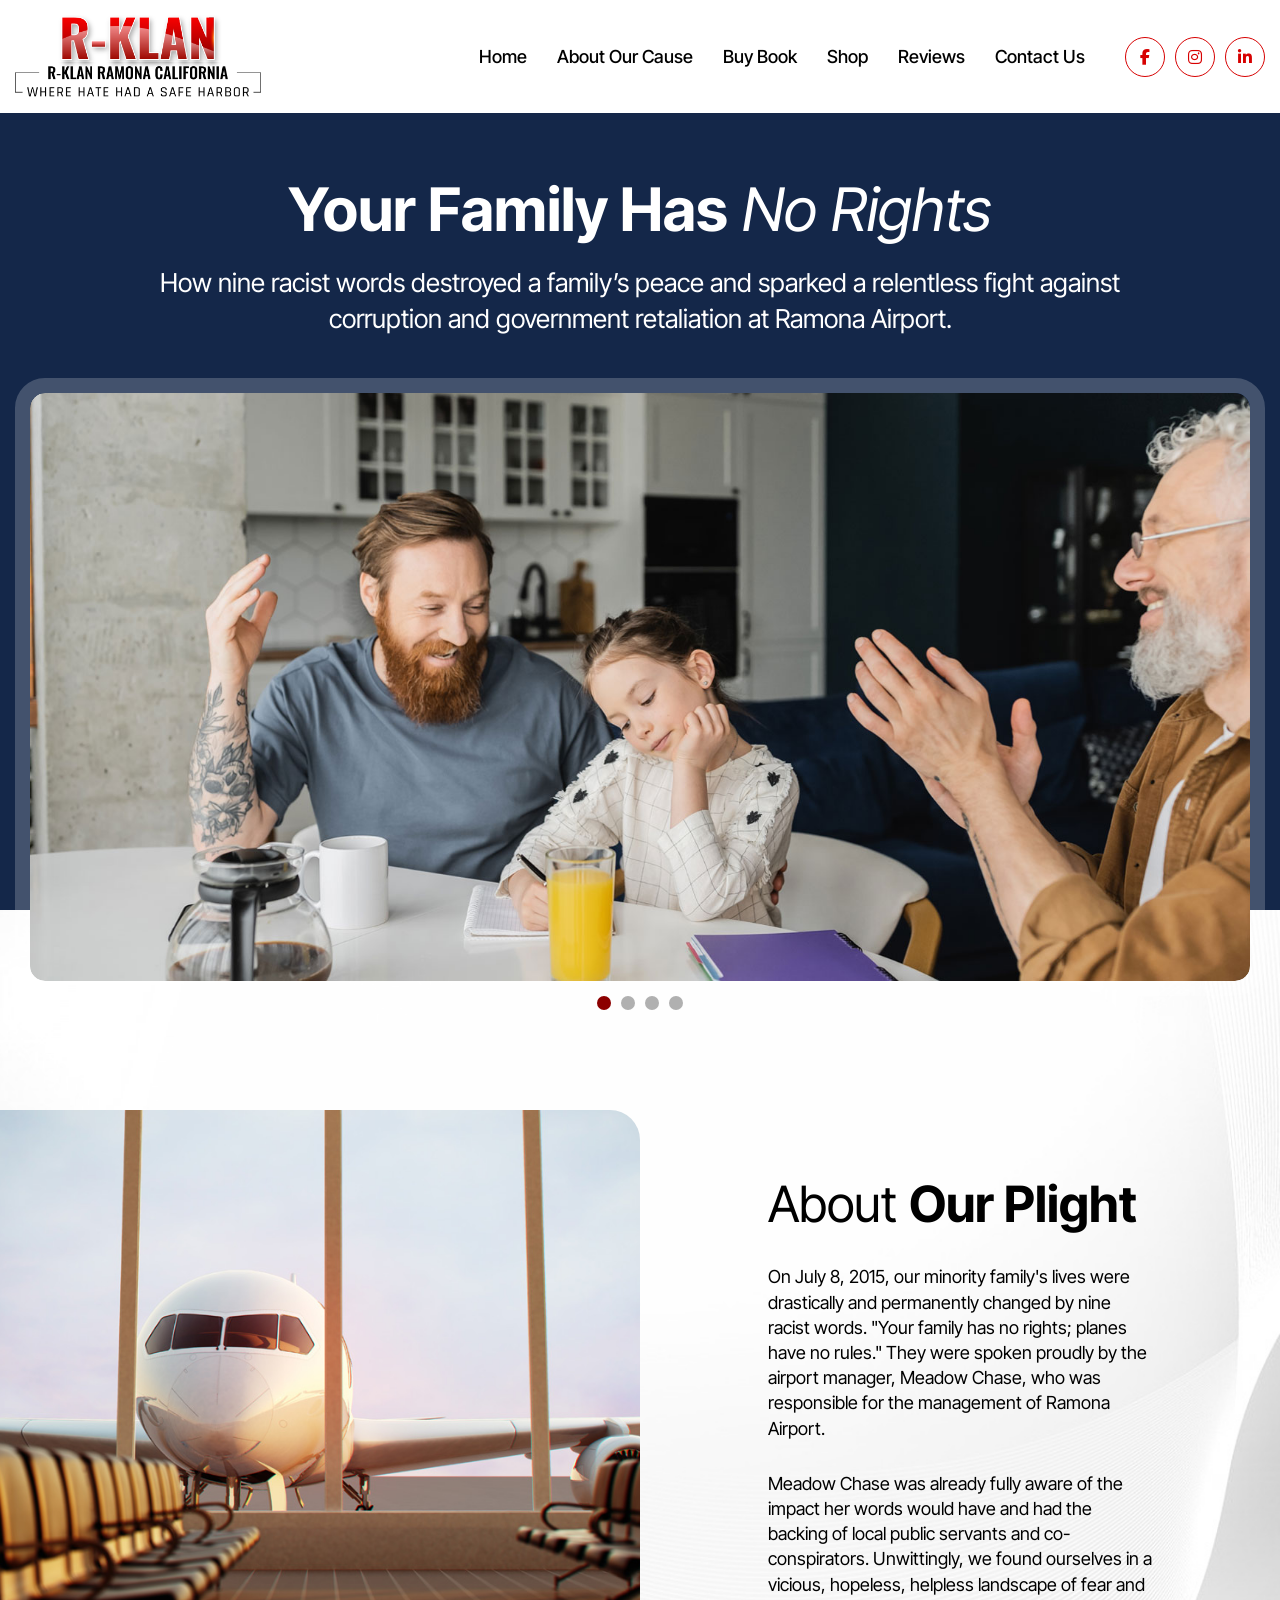
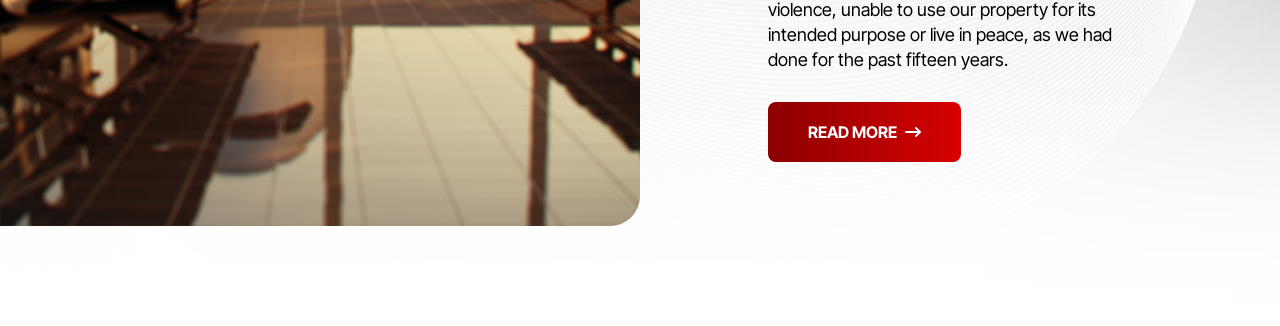
==== index.html @ f5cfc854 "1" ====
<!doctype html>
<html lang="en">

<head>
  <meta charset="UTF-8" />
  <meta name="viewport" content="width=device-width, initial-scale=1.0" />
  <title>R-Klan</title>
  <link rel="stylesheet" href="css/style.css" />
  <link rel="stylesheet" href="css/responsive.css" />
  <link rel="stylesheet" href="https://cdnjs.cloudflare.com/ajax/libs/font-awesome/6.7.2/css/all.min.css" />
  
  <script src="js/components.js" defer></script>
  <script src="js/script.js" defer></script>
  <!-- If you prefer to keep your script links in the <head>, add the word defer. This tells the browser to wait until the HTML is fully loaded before running the script. -->
</head>

<body>

  <!------------------------------------------------- Header ------------------------------------------------->
  <site-header></site-header>
  <!------------------------------------------------- Header ------------------------------------------------->

  <!------------------------------------------------- Your Family ------------------------------------------------->
  <section id="yourFamily" class="your-family"> 
    <div class="container">
      <div class="row">
        <h1><b>Your Family Has</b> <em>No Rights</em></h1>
        <p>How nine racist words destroyed a family’s peace and sparked a relentless fight against corruption and government retaliation at Ramona Airport.</p>
      </div>
      <div class="row slider-row">
        <figure class="hero-slides">
          <img class="slide active-slide" src="images/hero-slide1.jpg" alt="Hero Banner image 1">
          <img class="slide" src="images/hero-slide2.jpg" alt="Hero Banner image 2">
          <img class="slide" src="images/hero-slide3.jpg" alt="Hero Banner image 3">
          <img class="slide" src="images/hero-slide4.jpg" alt="Hero Banner image 4">
        </figure>

        <!-- Red and Gray Pagination Dots -->
        <div class="slider-dots">
          <span class="dot active-dot" onclick="currentSlide(1)"></span>
          <span class="dot" onclick="currentSlide(2)"></span>
          <span class="dot" onclick="currentSlide(3)"></span>
          <span class="dot" onclick="currentSlide(4)"></span>
        </div>
      </div>
    </div>
  </section>
  <!------------------------------------------------- Your Family ------------------------------------------------->

  <!------------------------------------------------- About ------------------------------------------------->
  <section id="about" class="about-plight">
    <div class="row">
      <div class="col-img">
      </div>
      <div class="contents">
        <h2>About <b>Our Plight</b></h2>
        <p>On July 8, 2015, our minority family's lives were drastically and permanently changed by nine racist words. "Your family has no rights; planes have no rules." They were spoken proudly by the airport manager, Meadow Chase, who was responsible for the management of Ramona Airport.</p>
        <p>Meadow Chase was already fully aware of the impact her words would have and had the backing of local public servants and co-conspirators. Unwittingly, we found ourselves in a vicious, hopeless, helpless landscape of fear and violence, unable to use our property for its intended purpose or live in peace, as we had done for the past fifteen years.</p>
        <div class="r-klan-btn">
          <a href="#">Read More</a>
        </div>
      </div>
    </div>
  </section>
  <!------------------------------------------------- About ------------------------------------------------->

  <!------------------------------------------------- Footer ------------------------------------------------->
  <!------------------------------------------------- Footer ------------------------------------------------->
  
</body>

</html>
---- css/style.css ----
@import url('https://fonts.googleapis.com/css2?family=Inter+Tight:ital,wght@0,100..900;1,100..900&display=swap');

* {
    padding: 0;
    margin: 0;
    box-sizing: border-box;
}
:root {
    --light-red: #d70101;
    --dark-red: #8c0000;
    --color-white: #ffffff;
    --color-black: #000000;
    --dark-blue: #142749;
}
h1, h2, h3, h4, h5, h6, p, a, li, i {
    font-family: "Inter Tight", sans-serif;
    transition: 0.4s all;
    font-weight: 400;
}
h1 {
    font-size: 60px;
    line-height: 1.2em;
}
h2 {
    font-size: 50px;
    line-height: 1.2em;
}
p {
    font-size: 18px;
    line-height: 1.4em;
}
a {
    color: var(--light-red);
    cursor: pointer;
    text-decoration: none;
    transition: 0.4s all;
}
img {
    width: 100%;
}
ul li {
    font-size: 18px;
}
figure {
    line-height: 0;
}
.container {
    width: 100%;
    max-width: 1280px;
}
.row {
    width: 100%;
}
.r-klan-btn a {
    display: inline-block;
    background: var(--dark-red);
    background: linear-gradient(90deg,var(--dark-red) 0%, var(--light-red) 100%);
    padding: 20px 40px;
    color: var(--color-white);
    text-transform: uppercase;
    border-radius: 8px;
    font-weight: 700;
    &:hover {
        background: linear-gradient(90deg,var(--light-red) 0%, var(--dark-red) 100%);
    }
}
.r-klan-btn a:after {
    content: "\f178";
    font-family: "Font Awesome 6 Free";
    font-weight: 900;
    padding-left: 8px;
}
/* ------------------------------------------------- Header ------------------------------------------------- */
.r-klan-header {
    display: flex;
    justify-content: center;
    padding: 15px;
    position: relative;
}
.r-klan-header .row {
    display: flex;
    align-items: center;
    column-gap: 20px;
}
.r-klan-header .row .logo-col {
    width: 20%;
}
.r-klan-header .row .desktop-nav {
    width: 80%;
}
.r-klan-header .nav-col {
    display: flex;
    align-items: center;
    justify-content: flex-end;
    column-gap: 40px;
}
.r-klan-header .header-nav ul {
    list-style: none;
    display: flex;
    column-gap: 30px;
}
.r-klan-header .header-nav ul li a {
    color: var(--color-black);
    text-decoration: none;
    font-weight: 500;
    &:hover {
        color: var(--light-red);
    }
}
.r-klan-header .header-sm-icons {
    display: flex;
    column-gap: 10px;
}
.r-klan-header .header-sm-icons i {
    color: var(--light-red);
    border: 1px solid var(--light-red);
    border-radius: 50%;
    aspect-ratio: 1 / 1;
    height: 40px;
    width: 40px;
    display: flex;
    justify-content: center;
    align-items: center;
    &:hover {
        background-color: var(--light-red);
        color: var(--color-white);
    }
}
.mobile-nav, 
.nav-toggle {
    display: none; 
}
/* ------------------------------------------------- Header ------------------------------------------------- */

/* ------------------------------------------------- Your Family ------------------------------------------------- */
.your-family {
    display: flex;
    justify-content: center;
    background-color: var(--dark-blue);
    padding: 60px 15px 0px;
}
.your-family h1, .your-family p{
    color: var(--color-white);
    text-align: center;
} 
.your-family p {
    font-size: 26px;
}
.your-family .container {
    display: grid;
    row-gap: 40px;
}
.your-family .container .row:first-child {
    max-width: 1024px;
    display: grid;
    row-gap: 20px;
}
.your-family .row {
    justify-self: center;
}
.your-family .hero-slides {
    border-radius: 30px;
    border: 15px solid rgba(255, 255, 255, 0.2);
    cursor: grab; 
    cursor: -webkit-grab;
}
.your-family .hero-slides img {
    border-radius: 15px;
}

.your-family .slider-row {
    margin-bottom: -100px;
}

/* Ensure sliding images stay inside your custom border */
.your-family .hero-slides {
    position: relative;
    overflow: hidden; 
}

/* Hide all slides by default */
.your-family .hero-slides img.slide {
    display: none;
    width: 100%; 
}

/* Slide in from the RIGHT (Next) */
.your-family .hero-slides img.active-slide-next {
    display: block;
    animation: slideInRight 0.5s ease-out forwards; 
}

/* Slide in from the LEFT (Previous) */
.your-family .hero-slides img.active-slide-prev {
    display: block;
    animation: slideInLeft 0.5s ease-out forwards; 
}

.your-family .hero-slides.active-drag {
    cursor: grabbing !important;
    cursor: -webkit-grabbing !important;
}

/* Styling the Pagination Dots */
.slider-dots {
    display: flex;
    justify-content: center;
    column-gap: 10px;
}

.slider-dots .dot {
    cursor: pointer;
    height: 14px;
    width: 14px;
    background-color: #b0b0b0; 
    border-radius: 50%;
    display: inline-block;
    transition: background-color 0.3s ease;
}

/* Dark red for active/hovered dots */
.slider-dots .dot.active-dot, .slider-dots .dot:hover {
    background-color: var(--dark-red); 
}

/* ANIMATION: DIRECTIONAL SLIDE */

@keyframes slideInRight {
    0% { 
        transform: translateX(100%); 
    } 
    100% { 
        transform: translateX(0); 
    }
}

@keyframes slideInLeft {
    0% { 
        transform: translateX(-100%); 
    } 
    100% { 
        transform: translateX(0); 
    }
}
/* ------------------------------------------------- Your Family ------------------------------------------------- */

/* ------------------------------------------------- About ------------------------------------------------- */
.about-plight {
    display: flex;
    justify-content: center;
    padding: 200px 0px 100px;
    background-image: url('../images/home-about-bg.jpg');
    background-size: cover;
    background-position: center right;
}
.about-plight .row {
    display: flex;
    justify-content: center;
}
.about-plight .col-img, .about-plight .contents {
    width: 50%;
}
.about-plight .col-img {
    min-height: 80vh;
    background-image: url('../images/airplane-img.jpg');
    background-size: cover;
    background-position: center center;
    border-radius: 0 30px 30px 0;
}
.about-plight .contents {
    padding: 5% 10%;
    display: flex;
    flex-direction: column;
    row-gap: 30px;
    justify-content: center;
}
/* ------------------------------------------------- About ------------------------------------------------- */
---- css/responsive.css ----
@media (max-width: 1440px) {

  /* ------------------------------------------------- About ------------------------------------------------- */
  .about-plight .col-img {
    min-height: 100%;
  }

  /* ------------------------------------------------- About ------------------------------------------------- */
}

@media (max-width: 1199px) {

  /* ------------------------------------------------- Header ------------------------------------------------- */
  .header-nav ul li {
    font-size: 16px;
  }

  /* ------------------------------------------------- Header ------------------------------------------------- */
}

@media(max-width: 1024px) {

  p,
  ul li {
    font-size: 16px;
  }

  h1 {
    font-size: 40px;
  }

  h2 {
    font-size: 40px;
  }

  /* ------------------------------------------------- Header ------------------------------------------------- */
  .r-klan-header .row .logo-col {
    width: 60%;
  }

  .r-klan-header .logo-col .r-klan-logo img {
    max-width: 200px;
  }

  .desktop-nav {
    display: none;
    /* Hide desktop nav */
  }

  .nav-toggle {
    display: block;
    /* Show hamburger button */
    position: absolute;
    right: 15px;
    padding: 10px;
    background-color: var(--light-red);
    border: 2px solid var(--color-black);
    cursor: pointer;
  }

  .nav-toggle i {
    color: var(--color-white);
    font-size: 16px;
  }

  .mobile-nav {
    display: none;
    /* Hidden by default */
    position: absolute;
    background-color: var(--color-black);
    width: 100%;
    left: 0px;
    top: 90px;
    padding-bottom: 20px;
    z-index: 99;
  }

  /* Class added by JS to show the dropdown */
  .mobile-nav.active {
    display: block;
  }

  .mobile-nav .header-nav {
    width: 100%;
  }

  .mobile-nav .header-nav ul {
    flex-direction: column;
  }

  .mobile-nav .header-nav ul li {
    border-bottom: 1px solid var(--color-white);
    width: 100%;
  }

  .mobile-nav .header-nav ul li a {
    display: block;
    color: var(--color-white);
    padding: 15px;

    &:hover {
      background-color: var(--dark-red);
      color: var(--color-white);
    }
  }

  .mobile-nav .nav-col {
    flex-direction: column;
    align-items: flex-start;
    row-gap: 20px;
  }

  .mobile-nav .header-sm-icons {
    padding-left: 15px;
  }

  /* ------------------------------------------------- Header ------------------------------------------------- */

  /* ------------------------------------------------- Your Family ------------------------------------------------- */
  .your-family {
    padding: 30px 15px 0px;
  }

  .your-family .container {
    row-gap: 30px;
  }

  .your-family p {
    font-size: 18px;
  }

  /* ------------------------------------------------- Your Family ------------------------------------------------- */

  /* ------------------------------------------------- About ------------------------------------------------- */
  .about-plight {
    padding: 150px 0px 60px;
  }
  .about-plight .contents {
    padding: 60px 40px;
  }
  /* ------------------------------------------------- About ------------------------------------------------- */
}

@media(max-width: 768px) {
  h1 {
    font-size: 34px;
  }

  h2 {
    font-size: 30px;
  }

  /* ------------------------------------------------- About ------------------------------------------------- */
  
  .about-plight .row {
    display: inline-block;
    padding-right: 15px;
  }
  .about-plight .col-img,
  .about-plight .contents {
    width: 100%;
  }
  .about-plight .col-img {
    min-height: 500px;
  }
  .about-plight .contents {
    padding: 60px 0px 0px 15px;
  }

  /* ------------------------------------------------- About ------------------------------------------------- */
}
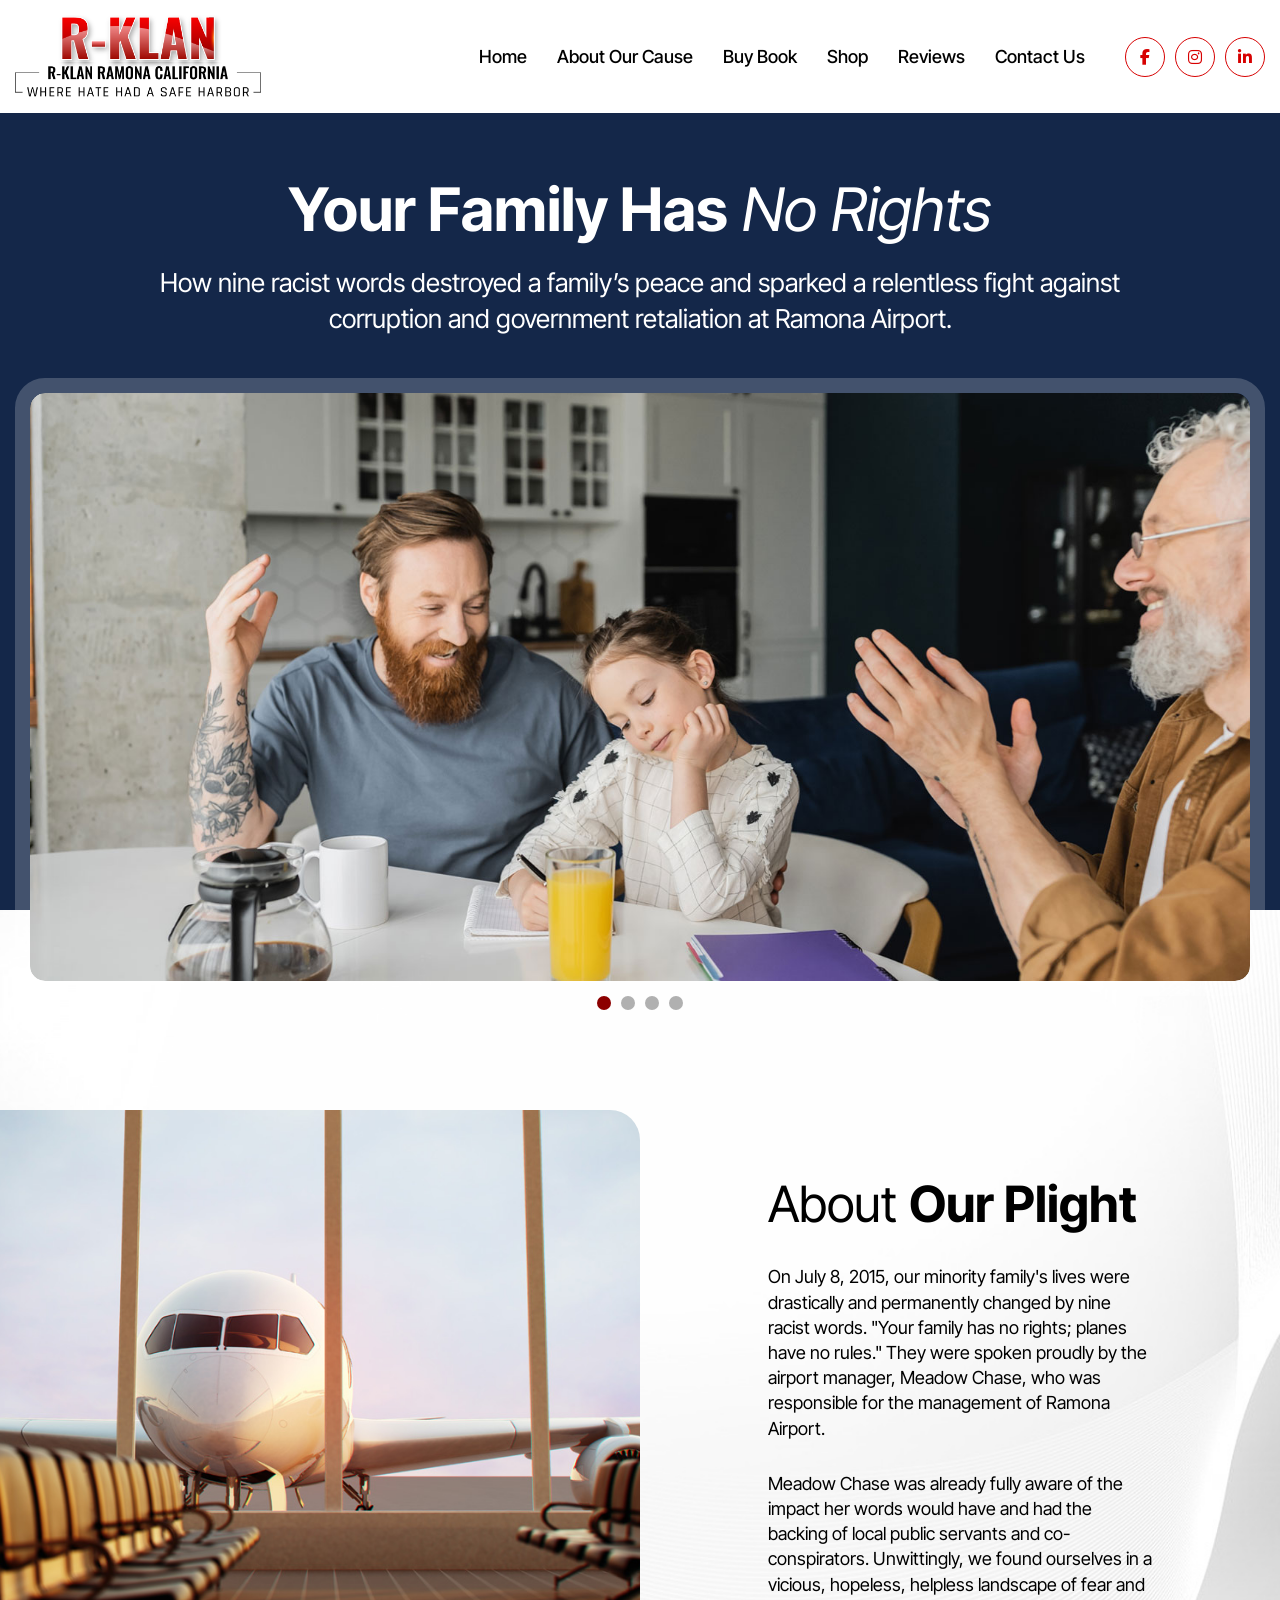
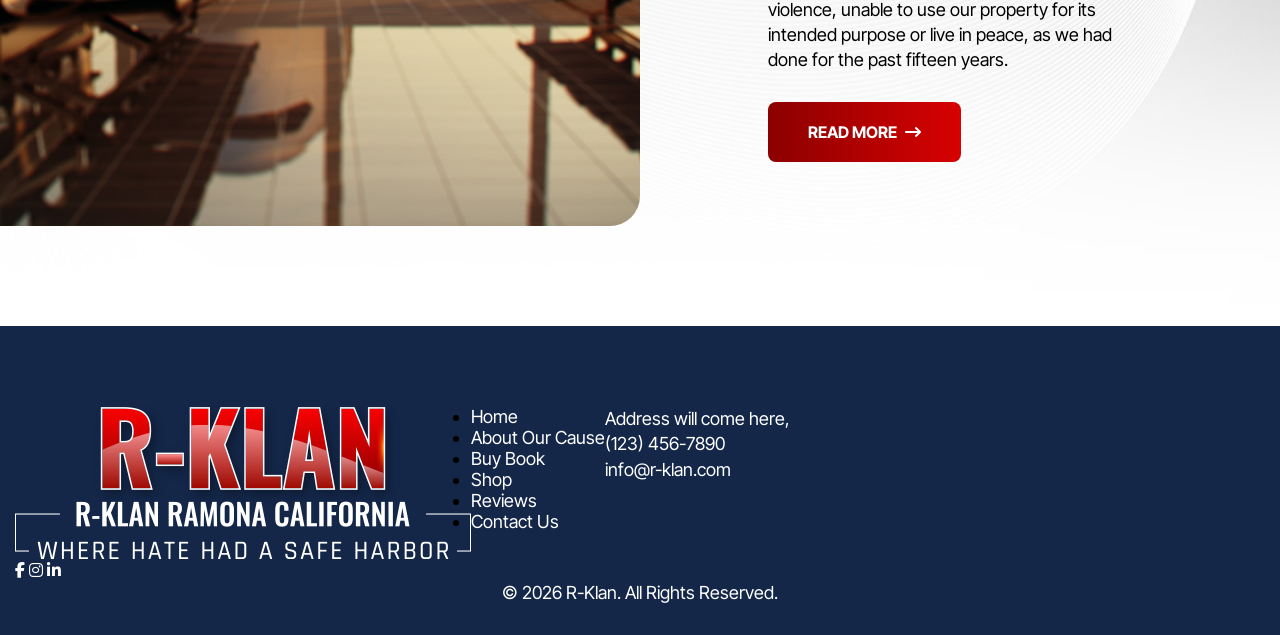
==== commit 4da8b86f: "2 2" ====
--- a/index.html
+++ b/index.html
@@ -1,72 +1,141 @@
 <!doctype html>
 <html lang="en">
+  <head>
+    <meta charset="UTF-8" />
+    <meta name="viewport" content="width=device-width, initial-scale=1.0" />
+    <title>R-Klan</title>
+    <link rel="stylesheet" href="css/style.css" />
+    <link rel="stylesheet" href="css/responsive.css" />
+    <link
+      rel="stylesheet"
+      href="https://cdnjs.cloudflare.com/ajax/libs/font-awesome/6.7.2/css/all.min.css"
+    />
 
-<head>
-  <meta charset="UTF-8" />
-  <meta name="viewport" content="width=device-width, initial-scale=1.0" />
-  <title>R-Klan</title>
-  <link rel="stylesheet" href="css/style.css" />
-  <link rel="stylesheet" href="css/responsive.css" />
-  <link rel="stylesheet" href="https://cdnjs.cloudflare.com/ajax/libs/font-awesome/6.7.2/css/all.min.css" />
-  
-  <script src="js/components.js" defer></script>
-  <script src="js/script.js" defer></script>
-  <!-- If you prefer to keep your script links in the <head>, add the word defer. This tells the browser to wait until the HTML is fully loaded before running the script. -->
-</head>
+    <script src="js/components.js" defer></script>
+    <script src="js/script.js" defer></script>
+    <!-- If you prefer to keep your script links in the <head>, add the word defer. This tells the browser to wait until the HTML is fully loaded before running the script. -->
+  </head>
 
-<body>
+  <body>
+    <!------------------------------------------------- Header ------------------------------------------------->
+    <site-header></site-header>
+    <!------------------------------------------------- Header ------------------------------------------------->
 
-  <!------------------------------------------------- Header ------------------------------------------------->
-  <site-header></site-header>
-  <!------------------------------------------------- Header ------------------------------------------------->
+    <!------------------------------------------------- Your Family ------------------------------------------------->
+    <section id="yourFamily" class="your-family">
+      <div class="container">
+        <div class="row">
+          <h1><b>Your Family Has</b> <em>No Rights</em></h1>
+          <p>
+            How nine racist words destroyed a family’s peace and sparked a
+            relentless fight against corruption and government retaliation at
+            Ramona Airport.
+          </p>
+        </div>
+        <div class="row slider-row">
+          <figure class="hero-slides">
+            <img
+              class="slide active-slide"
+              src="images/hero-slide1.jpg"
+              alt="Hero Banner image 1"
+            />
+            <img
+              class="slide"
+              src="images/hero-slide2.jpg"
+              alt="Hero Banner image 2"
+            />
+            <img
+              class="slide"
+              src="images/hero-slide3.jpg"
+              alt="Hero Banner image 3"
+            />
+            <img
+              class="slide"
+              src="images/hero-slide4.jpg"
+              alt="Hero Banner image 4"
+            />
+          </figure>
 
-  <!------------------------------------------------- Your Family ------------------------------------------------->
-  <section id="yourFamily" class="your-family"> 
-    <div class="container">
-      <div class="row">
-        <h1><b>Your Family Has</b> <em>No Rights</em></h1>
-        <p>How nine racist words destroyed a family’s peace and sparked a relentless fight against corruption and government retaliation at Ramona Airport.</p>
-      </div>
-      <div class="row slider-row">
-        <figure class="hero-slides">
-          <img class="slide active-slide" src="images/hero-slide1.jpg" alt="Hero Banner image 1">
-          <img class="slide" src="images/hero-slide2.jpg" alt="Hero Banner image 2">
-          <img class="slide" src="images/hero-slide3.jpg" alt="Hero Banner image 3">
-          <img class="slide" src="images/hero-slide4.jpg" alt="Hero Banner image 4">
-        </figure>
-
-        <!-- Red and Gray Pagination Dots -->
-        <div class="slider-dots">
-          <span class="dot active-dot" onclick="currentSlide(1)"></span>
-          <span class="dot" onclick="currentSlide(2)"></span>
-          <span class="dot" onclick="currentSlide(3)"></span>
-          <span class="dot" onclick="currentSlide(4)"></span>
+          <!-- Red and Gray Pagination Dots -->
+          <div class="slider-dots">
+            <span class="dot active-dot" onclick="currentSlide(1)"></span>
+            <span class="dot" onclick="currentSlide(2)"></span>
+            <span class="dot" onclick="currentSlide(3)"></span>
+            <span class="dot" onclick="currentSlide(4)"></span>
+          </div>
         </div>
       </div>
-    </div>
-  </section>
-  <!------------------------------------------------- Your Family ------------------------------------------------->
+    </section>
+    <!------------------------------------------------- Your Family ------------------------------------------------->
 
-  <!------------------------------------------------- About ------------------------------------------------->
-  <section id="about" class="about-plight">
-    <div class="row">
-      <div class="col-img">
-      </div>
-      <div class="contents">
-        <h2>About <b>Our Plight</b></h2>
-        <p>On July 8, 2015, our minority family's lives were drastically and permanently changed by nine racist words. "Your family has no rights; planes have no rules." They were spoken proudly by the airport manager, Meadow Chase, who was responsible for the management of Ramona Airport.</p>
-        <p>Meadow Chase was already fully aware of the impact her words would have and had the backing of local public servants and co-conspirators. Unwittingly, we found ourselves in a vicious, hopeless, helpless landscape of fear and violence, unable to use our property for its intended purpose or live in peace, as we had done for the past fifteen years.</p>
-        <div class="r-klan-btn">
-          <a href="#">Read More</a>
+    <!------------------------------------------------- About ------------------------------------------------->
+    <section id="about" class="about-plight">
+      <div class="row">
+        <div class="col-img"></div>
+        <div class="contents">
+          <h2>About <b>Our Plight</b></h2>
+          <p>
+            On July 8, 2015, our minority family's lives were drastically and
+            permanently changed by nine racist words. "Your family has no
+            rights; planes have no rules." They were spoken proudly by the
+            airport manager, Meadow Chase, who was responsible for the
+            management of Ramona Airport.
+          </p>
+          <p>
+            Meadow Chase was already fully aware of the impact her words would
+            have and had the backing of local public servants and
+            co-conspirators. Unwittingly, we found ourselves in a vicious,
+            hopeless, helpless landscape of fear and violence, unable to use our
+            property for its intended purpose or live in peace, as we had done
+            for the past fifteen years.
+          </p>
+          <div class="r-klan-btn">
+            <a href="#">Read More</a>
+          </div>
         </div>
       </div>
-    </div>
-  </section>
-  <!------------------------------------------------- About ------------------------------------------------->
+    </section>
+    <!------------------------------------------------- About ------------------------------------------------->
 
-  <!------------------------------------------------- Footer ------------------------------------------------->
-  <!------------------------------------------------- Footer ------------------------------------------------->
-  
-</body>
-
-</html>+    <!------------------------------------------------- Footer ------------------------------------------------->
+    <footer id="rKlanFooter" class="r-klan-footer">
+      <div class="container">
+        <div class="row">
+          <div class="col">
+            <figure class="r-klan-logo">
+              <a href="index.html"
+                ><img src="images/r-klan-footer-logo.png" alt="R-Klan Logo"
+              /></a>
+            </figure>
+            <div class="footer-sm-icons">
+              <a href="#"><i class="fa-brands fa-facebook-f"></i></a>
+              <a href="#"><i class="fa-brands fa-instagram"></i></a>
+              <a href="#"><i class="fa-brands fa-linkedin-in"></i></a>
+            </div>
+          </div>
+          <div class="col">
+            <nav class="footer-nav">
+              <ul>
+                <li><a href="index.html">Home</a></li>
+                <li><a href="about.html">About Our Cause</a></li>
+                <li><a href="#">Buy Book</a></li>
+                <li><a href="#">Shop</a></li>
+                <li><a href="#">Reviews</a></li>
+                <li><a href="#">Contact Us</a></li>
+              </ul>
+            </nav>
+          </div>
+          <div class="col">
+            <p><a href="#">Address will come here,</a></p>
+            <p><a href="tel:123-456-7890" target="_blank">(123) 456-7890</a></p>
+            <p><a href="mailto:info@r-klan.com" target="_blank">info@r-klan.com</a></p>
+          </div>
+        </div>
+        <div class="row">
+          <p class="footer-copyright">© 2026 R-Klan. All Rights Reserved.</p>
+        </div>
+      </div>
+    </footer>
+    <!------------------------------------------------- Footer ------------------------------------------------->
+  </body>
+</html>
--- a/css/style.css
+++ b/css/style.css
@@ -274,4 +274,42 @@
     row-gap: 30px;
     justify-content: center;
 }
-/* ------------------------------------------------- About ------------------------------------------------- */+/* ------------------------------------------------- About ------------------------------------------------- */
+
+/* ------------------------------------------------- Footer ------------------------------------------------- */
+.r-klan-footer {
+    display: flex;
+    justify-content: center;
+    background-color: var(--dark-blue);
+    padding: 80px 15px 30px;
+}
+.r-klan-footer a {
+    color: var(--color-white);
+}
+.r-klan-footer .row:first-child {
+    display: flex;
+}
+.r-klan-footer .footer-copyright {
+    text-align: center;
+    color: var(--color-white);
+}
+.r-klan-header .header-sm-icons {
+    display: flex;
+    column-gap: 10px;
+}
+.r-klan-header .header-sm-icons i {
+    color: var(--light-red);
+    border: 1px solid var(--light-red);
+    border-radius: 50%;
+    aspect-ratio: 1 / 1;
+    height: 40px;
+    width: 40px;
+    display: flex;
+    justify-content: center;
+    align-items: center;
+    &:hover {
+        background-color: var(--light-red);
+        color: var(--color-white);
+    }
+}
+/* ------------------------------------------------- Footer ------------------------------------------------- */
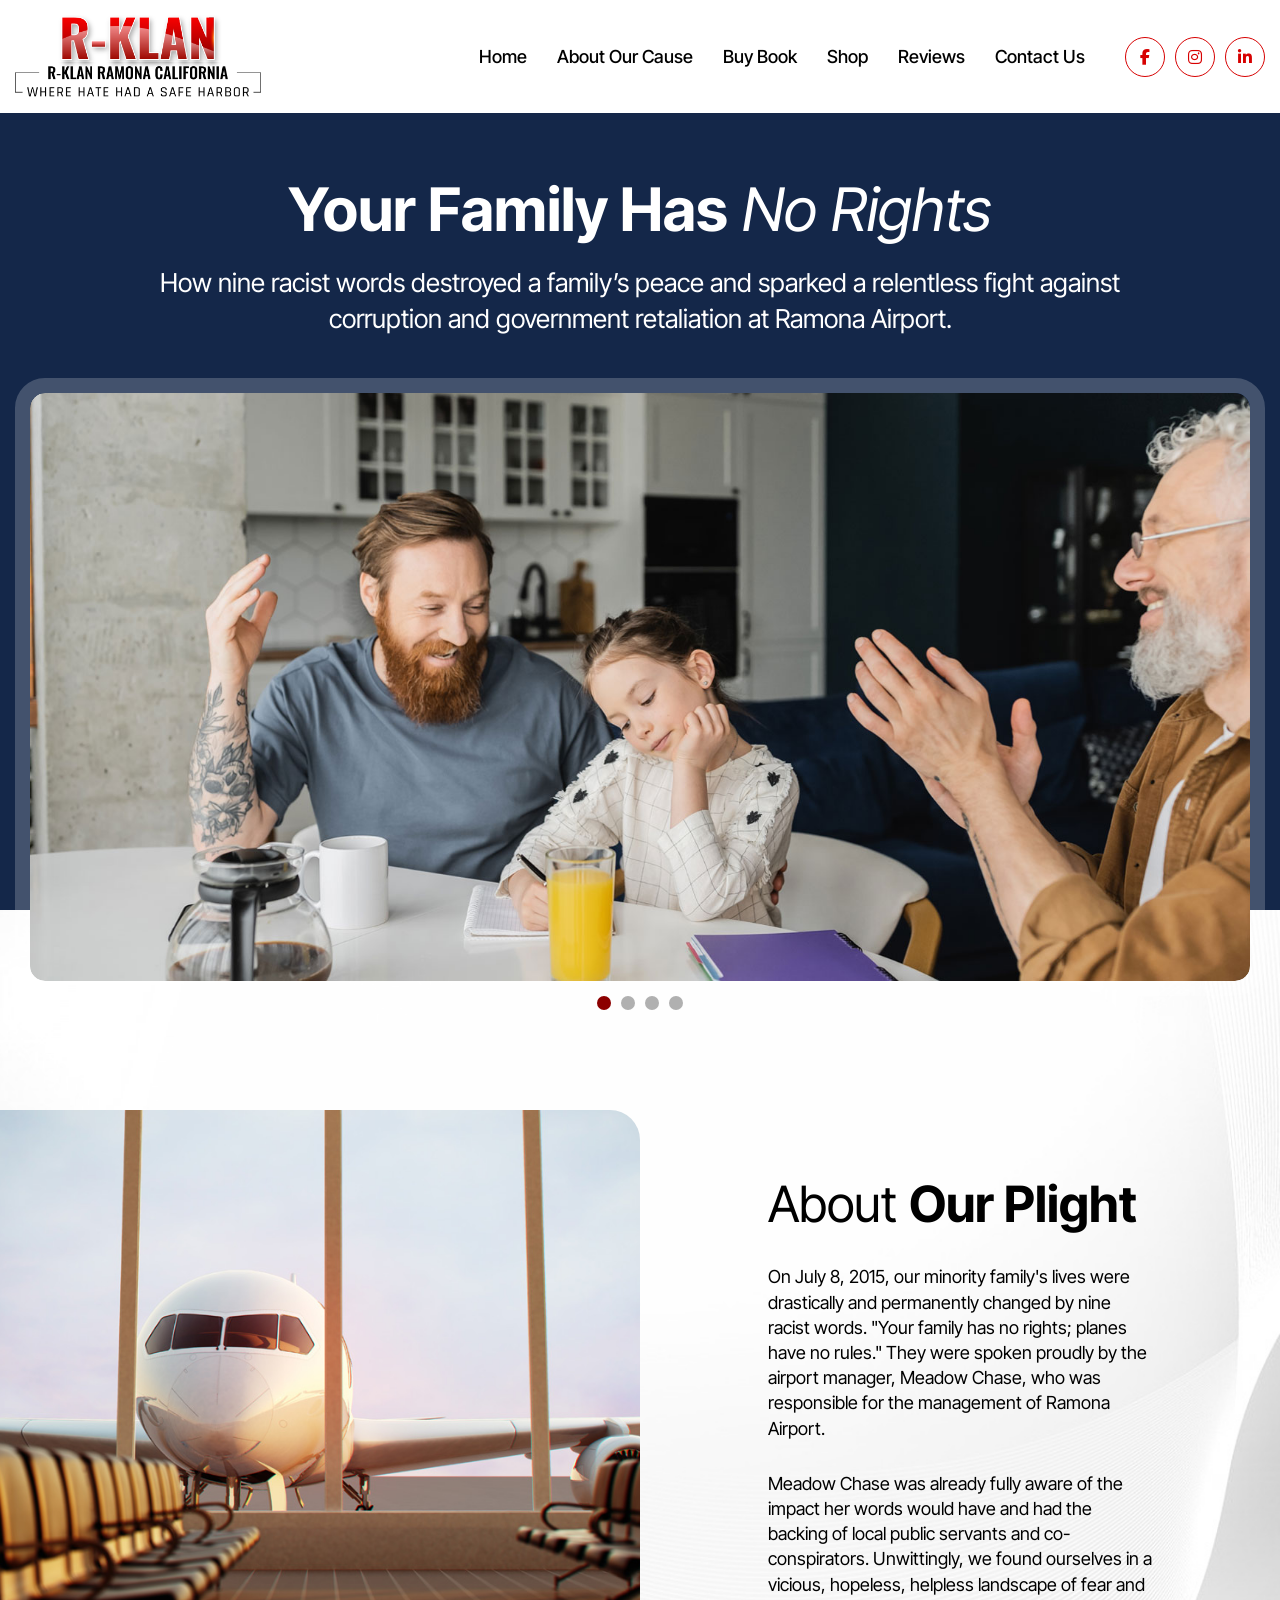
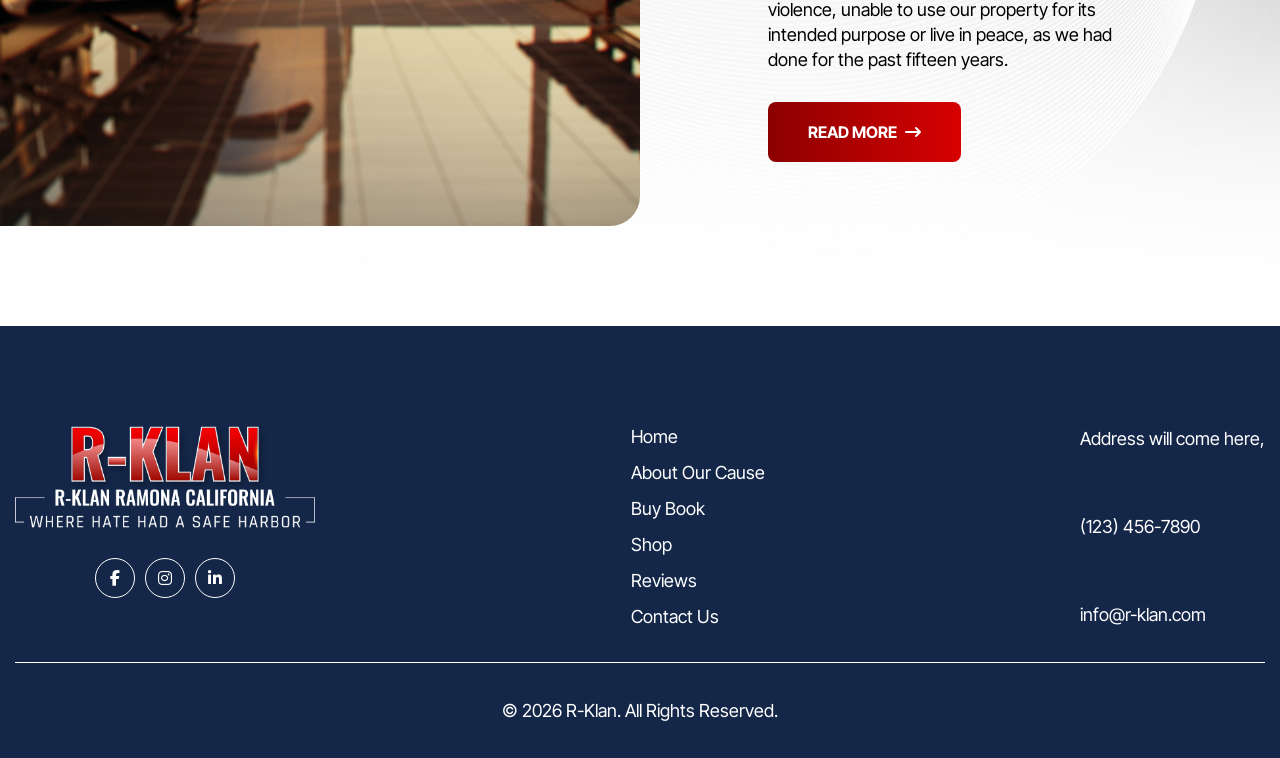
==== commit 7bf97577: "3 3" ====
--- a/index.html
+++ b/index.html
@@ -102,7 +102,7 @@
       <div class="container">
         <div class="row">
           <div class="col">
-            <figure class="r-klan-logo">
+            <figure class="footer-logo">
               <a href="index.html"
                 ><img src="images/r-klan-footer-logo.png" alt="R-Klan Logo"
               /></a>
--- a/css/style.css
+++ b/css/style.css
@@ -281,25 +281,53 @@
     display: flex;
     justify-content: center;
     background-color: var(--dark-blue);
-    padding: 80px 15px 30px;
+    padding: 100px 15px 35px;
+}
+.r-klan-footer .footer-logo img{
+    max-width: 300px;
 }
 .r-klan-footer a {
     color: var(--color-white);
+    
 }
 .r-klan-footer .row:first-child {
     display: flex;
+    justify-content: space-between;
+    border-bottom: 1px solid var(--color-white);
+    padding-bottom: 35px;
+    margin-bottom: 35px;
+}
+.r-klan-footer .row:first-child .col:first-child{
+    display: flex;
+    flex-direction: column;
+    row-gap: 30px;
+    align-items: center;
+}
+.r-klan-footer .row:first-child .col:last-child {
+    display: flex;
+    flex-direction: column;
+    row-gap: 20px;
+    justify-content: space-between;
+}
+.r-klan-footer .footer-nav ul {
+    row-gap: 15px;
+  display: flex;
+  flex-direction: column;
+}
+.r-klan-footer .footer-nav ul li{
+    list-style: none;
 }
 .r-klan-footer .footer-copyright {
     text-align: center;
     color: var(--color-white);
 }
-.r-klan-header .header-sm-icons {
+.r-klan-footer .footer-sm-icons {
     display: flex;
     column-gap: 10px;
 }
-.r-klan-header .header-sm-icons i {
-    color: var(--light-red);
-    border: 1px solid var(--light-red);
+.r-klan-footer .footer-sm-icons i {
+    color: var(--color-white);
+    border: 1px solid var(--color-white);
     border-radius: 50%;
     aspect-ratio: 1 / 1;
     height: 40px;
--- a/css/responsive.css
+++ b/css/responsive.css
@@ -139,6 +139,12 @@
     padding: 60px 40px;
   }
   /* ------------------------------------------------- About ------------------------------------------------- */
+
+  /* ------------------------------------------------- Footer ------------------------------------------------- */
+  .r-klan-footer {
+    padding: 60px 15px 35px;
+}
+  /* ------------------------------------------------- Footer ------------------------------------------------- */
 }
 
 @media(max-width: 768px) {
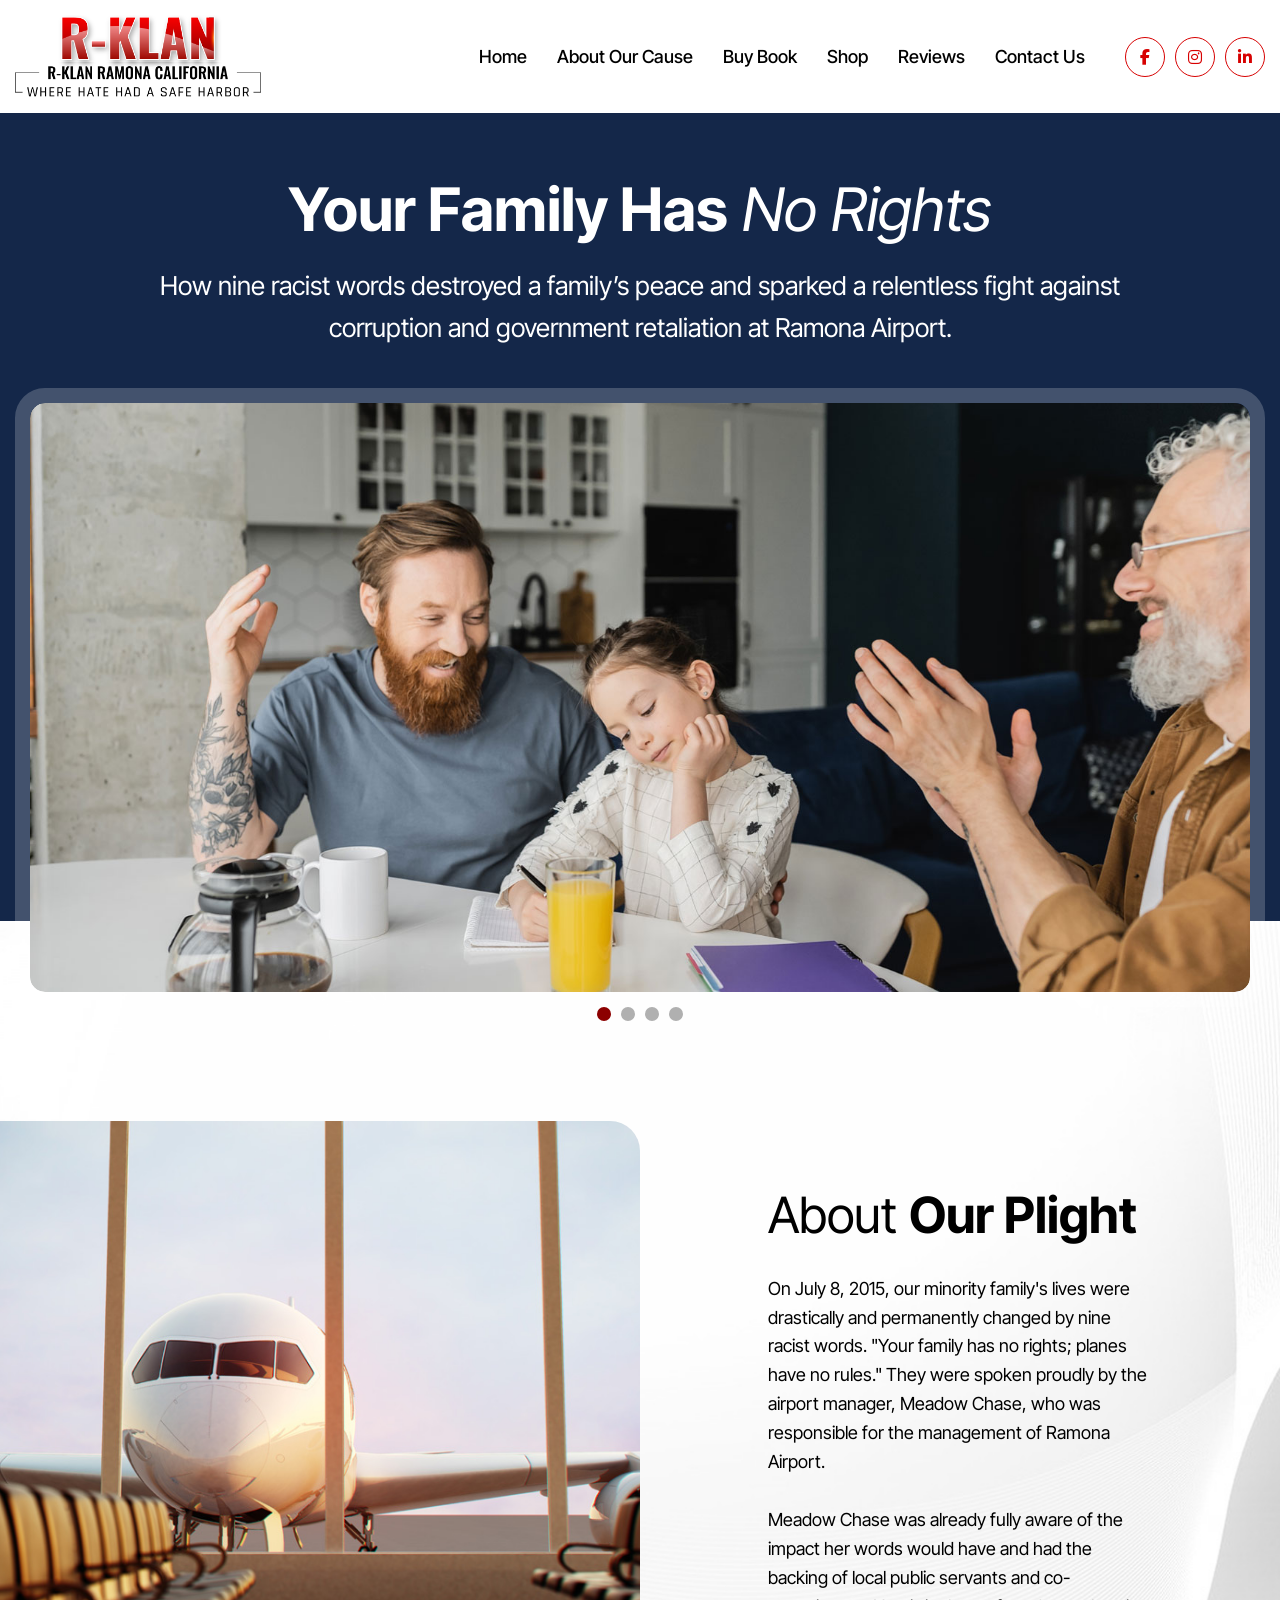
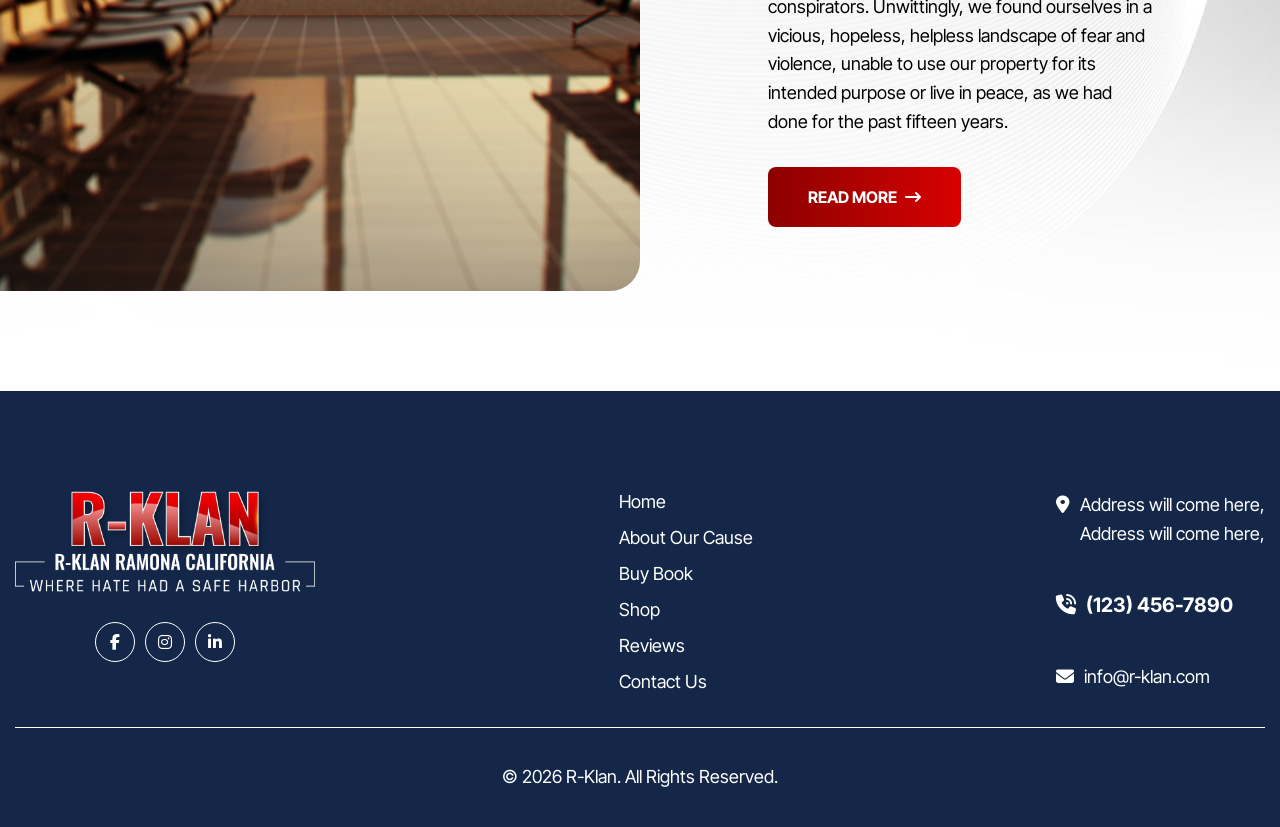
==== commit 847f3091: "1 1" ====
--- a/index.html
+++ b/index.html
@@ -90,7 +90,7 @@
             for the past fifteen years.
           </p>
           <div class="r-klan-btn">
-            <a href="#">Read More</a>
+            <a href="about.html">Read More</a>
           </div>
         </div>
       </div>
@@ -98,44 +98,7 @@
     <!------------------------------------------------- About ------------------------------------------------->
 
     <!------------------------------------------------- Footer ------------------------------------------------->
-    <footer id="rKlanFooter" class="r-klan-footer">
-      <div class="container">
-        <div class="row">
-          <div class="col">
-            <figure class="footer-logo">
-              <a href="index.html"
-                ><img src="images/r-klan-footer-logo.png" alt="R-Klan Logo"
-              /></a>
-            </figure>
-            <div class="footer-sm-icons">
-              <a href="#"><i class="fa-brands fa-facebook-f"></i></a>
-              <a href="#"><i class="fa-brands fa-instagram"></i></a>
-              <a href="#"><i class="fa-brands fa-linkedin-in"></i></a>
-            </div>
-          </div>
-          <div class="col">
-            <nav class="footer-nav">
-              <ul>
-                <li><a href="index.html">Home</a></li>
-                <li><a href="about.html">About Our Cause</a></li>
-                <li><a href="#">Buy Book</a></li>
-                <li><a href="#">Shop</a></li>
-                <li><a href="#">Reviews</a></li>
-                <li><a href="#">Contact Us</a></li>
-              </ul>
-            </nav>
-          </div>
-          <div class="col">
-            <p><a href="#">Address will come here,</a></p>
-            <p><a href="tel:123-456-7890" target="_blank">(123) 456-7890</a></p>
-            <p><a href="mailto:info@r-klan.com" target="_blank">info@r-klan.com</a></p>
-          </div>
-        </div>
-        <div class="row">
-          <p class="footer-copyright">© 2026 R-Klan. All Rights Reserved.</p>
-        </div>
-      </div>
-    </footer>
+    <site-footer></site-footer>
     <!------------------------------------------------- Footer ------------------------------------------------->
   </body>
 </html>
--- a/css/style.css
+++ b/css/style.css
@@ -27,7 +27,7 @@
 }
 p {
     font-size: 18px;
-    line-height: 1.4em;
+    line-height: 1.6em;
 }
 a {
     color: var(--light-red);
@@ -132,43 +132,47 @@
 }
 /* ------------------------------------------------- Header ------------------------------------------------- */
 
-/* ------------------------------------------------- Your Family ------------------------------------------------- */
-.your-family {
+/* ------------------------------------------------- Hero ------------------------------------------------- */
+.your-family, .inner-page-banner {
     display: flex;
     justify-content: center;
     background-color: var(--dark-blue);
     padding: 60px 15px 0px;
 }
-.your-family h1, .your-family p{
+.your-family h1, .your-family p, .inner-page-banner h1{
     color: var(--color-white);
     text-align: center;
 } 
 .your-family p {
     font-size: 26px;
 }
-.your-family .container {
+.your-family .container, .inner-page-banner .container {
     display: grid;
     row-gap: 40px;
 }
-.your-family .container .row:first-child {
+.your-family .row, .inner-page-banner .row {
+    justify-self: center;
+}
+.your-family .row:first-child, .inner-page-banner .row:first-child{
     max-width: 1024px;
-    display: grid;
+    display: flex;
+    flex-direction: column;
     row-gap: 20px;
 }
-.your-family .row {
-    justify-self: center;
-}
-.your-family .hero-slides {
+.your-family .hero-slides, .inner-page-banner .banner-img{
     border-radius: 30px;
     border: 15px solid rgba(255, 255, 255, 0.2);
     cursor: grab; 
     cursor: -webkit-grab;
 }
-.your-family .hero-slides img {
+.inner-page-banner .banner-img {
+    cursor: default;
+}
+.your-family .hero-slides img, .inner-page-banner .banner-img img {
     border-radius: 15px;
 }
 
-.your-family .slider-row {
+.your-family .slider-row, .inner-page-banner .row:last-child {
     margin-bottom: -100px;
 }
 
@@ -242,7 +246,7 @@
         transform: translateX(0); 
     }
 }
-/* ------------------------------------------------- Your Family ------------------------------------------------- */
+/* ------------------------------------------------- Hero ------------------------------------------------- */
 
 /* ------------------------------------------------- About ------------------------------------------------- */
 .about-plight {
@@ -276,6 +280,33 @@
 }
 /* ------------------------------------------------- About ------------------------------------------------- */
 
+/* ------------------------------------------------- About Intro ------------------------------------------------- */
+.about-intro {
+    display: flex;
+    justify-content: center;
+    padding: 200px 15px 100px;
+    background-image: url('../images/home-about-bg.jpg');
+    background-size: cover;
+    background-position: center right;
+}
+.about-intro .row {
+    display: flex;
+    align-items: center;
+    column-gap: 50px;
+}
+.about-intro .row .col {
+    width: 50%;
+}
+.about-intro .img img {
+    border-radius: 20px;
+}
+.about-intro .content {
+    display: flex;
+    flex-direction: column;
+    row-gap: 30px;
+}
+/* ------------------------------------------------- About Intro ------------------------------------------------- */
+
 /* ------------------------------------------------- Footer ------------------------------------------------- */
 .r-klan-footer {
     display: flex;
@@ -288,7 +319,9 @@
 }
 .r-klan-footer a {
     color: var(--color-white);
-    
+    &:hover {
+        color: var(--light-red);
+    }
 }
 .r-klan-footer .row:first-child {
     display: flex;
@@ -340,4 +373,25 @@
         color: var(--color-white);
     }
 }
+.footer-address, .footer-ph-no, .footer-email {
+    display: flex;
+    column-gap: 10px;
+}
+.footer-ph-no {
+    font-size: 20px;
+    font-weight: 700;
+}
+.footer-address:before, .footer-ph-no:before, .footer-email:before {
+    font-family: "Font Awesome 6 Free";
+    font-weight: 700;
+}
+.footer-address:before {
+    content: "\f3c5";
+}
+.footer-ph-no:before {
+    content: "\f2a0";
+}
+.footer-email:before {
+    content: "\f0e0";
+}
 /* ------------------------------------------------- Footer ------------------------------------------------- */
--- a/css/responsive.css
+++ b/css/responsive.css
@@ -116,12 +116,12 @@
 
   /* ------------------------------------------------- Header ------------------------------------------------- */
 
-  /* ------------------------------------------------- Your Family ------------------------------------------------- */
-  .your-family {
+  /* ------------------------------------------------- Hero ------------------------------------------------- */
+  .your-family, .inner-page-banner {
     padding: 30px 15px 0px;
   }
 
-  .your-family .container {
+  .your-family .container, .inner-page-banner .container {
     row-gap: 30px;
   }
 
@@ -129,7 +129,7 @@
     font-size: 18px;
   }
 
-  /* ------------------------------------------------- Your Family ------------------------------------------------- */
+  /* ------------------------------------------------- Hero ------------------------------------------------- */
 
   /* ------------------------------------------------- About ------------------------------------------------- */
   .about-plight {
@@ -139,6 +139,15 @@
     padding: 60px 40px;
   }
   /* ------------------------------------------------- About ------------------------------------------------- */
+
+  /* ------------------------------------------------- About Intro ------------------------------------------------- */
+  .about-intro {
+    padding: 150px 15px 60px;
+  }
+  .about-intro .row {
+    column-gap: 30px;
+  }
+  /* ------------------------------------------------- About Intro ------------------------------------------------- */
 
   /* ------------------------------------------------- Footer ------------------------------------------------- */
   .r-klan-footer {
@@ -174,4 +183,35 @@
   }
 
   /* ------------------------------------------------- About ------------------------------------------------- */
+
+  /* ------------------------------------------------- About Intro ------------------------------------------------- */
+  .about-intro .row {
+    flex-direction: column;
+    row-gap: 30px;
+  }
+  .about-intro .row .col {
+    width: 100%;
+}
+  /* ------------------------------------------------- About Intro ------------------------------------------------- */
+
+  /* ------------------------------------------------- Footer ------------------------------------------------- */
+  .r-klan-footer .row:first-child {
+    flex-wrap: wrap;
+    row-gap: 35px;
+  }
+  .r-klan-footer .row:first-child .col:first-child {
+    flex: 0 0 100%;
+  }
+  .r-klan-footer .row:first-child .col:last-child, .r-klan-footer .row:first-child .col:nth-child(2) {
+    flex: 0 0 calc(50% - 10px);
+  }
+  /* ------------------------------------------------- Footer ------------------------------------------------- */
+}
+
+@media(max-width: 480px) {
+  /* ------------------------------------------------- Footer ------------------------------------------------- */
+  .r-klan-footer .row:first-child .col {
+    flex: 0 0 100% !important;
+  }
+  /* ------------------------------------------------- Footer ------------------------------------------------- */
 }
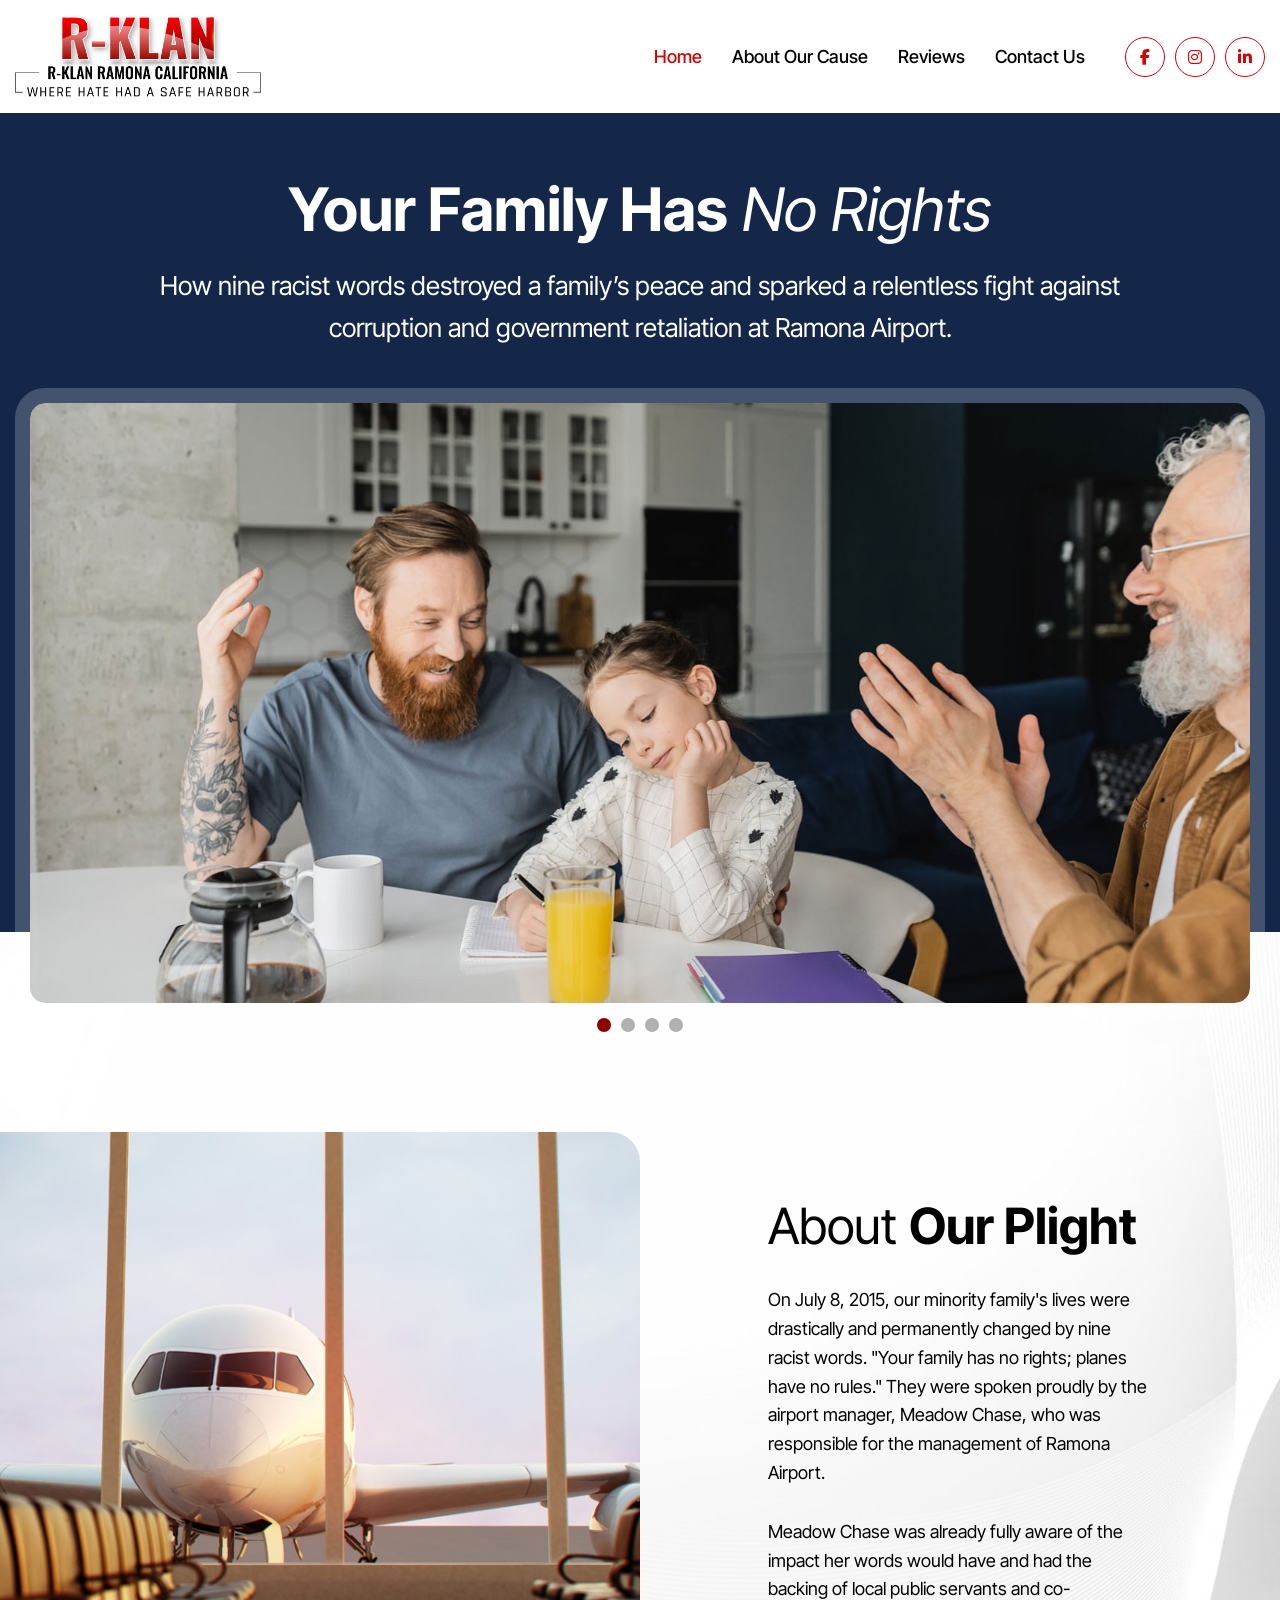
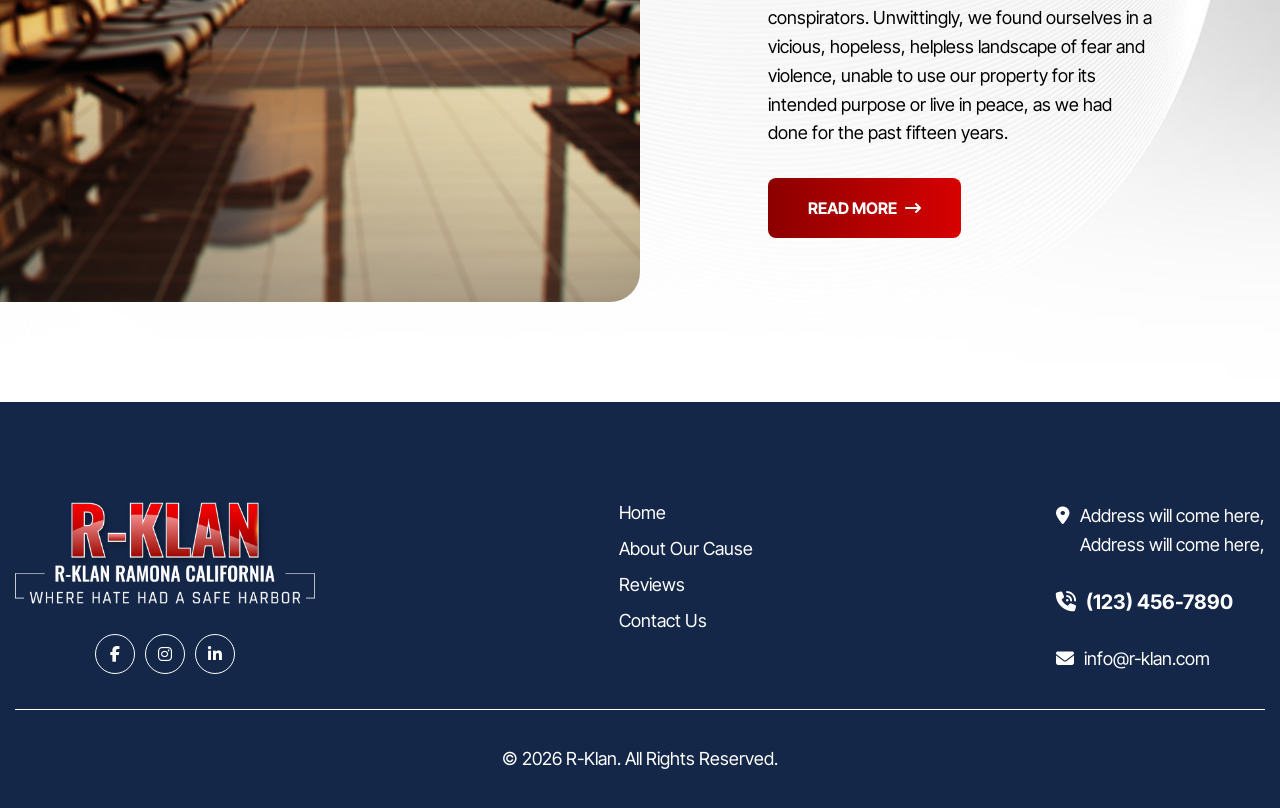
==== commit 6a472842: "5 5" ====
--- a/index.html
+++ b/index.html
@@ -18,6 +18,9 @@
 
   <body>
     <!------------------------------------------------- Header ------------------------------------------------->
+    <div id="loader-wrapper">
+      <div class="gradient-spinner"></div>
+    </div>
     <site-header></site-header>
     <!------------------------------------------------- Header ------------------------------------------------->
 
--- a/css/style.css
+++ b/css/style.css
@@ -1,397 +1,632 @@
-@import url('https://fonts.googleapis.com/css2?family=Inter+Tight:ital,wght@0,100..900;1,100..900&display=swap');
+@import url("https://fonts.googleapis.com/css2?family=Inter+Tight:ital,wght@0,100..900;1,100..900&display=swap");
 
 * {
-    padding: 0;
-    margin: 0;
-    box-sizing: border-box;
+  padding: 0;
+  margin: 0;
+  box-sizing: border-box;
 }
 :root {
-    --light-red: #d70101;
-    --dark-red: #8c0000;
-    --color-white: #ffffff;
-    --color-black: #000000;
-    --dark-blue: #142749;
-}
-h1, h2, h3, h4, h5, h6, p, a, li, i {
-    font-family: "Inter Tight", sans-serif;
-    transition: 0.4s all;
-    font-weight: 400;
+  --light-red: #d70101;
+  --dark-red: #8c0000;
+  --color-white: #ffffff;
+  --color-black: #000000;
+  --dark-blue: #142749;
+  --light-grey: #b0b0b0;
+  --half-white: #e3e1e1;
+  --heading-font: "Inter Tight", sans-serif;
+  --fontawesome-family6: "Font Awesome 6 Free";
+  --btn-gradient: linear-gradient(
+    90deg,
+    var(--dark-red) 0%,
+    var(--light-red) 100%
+  );
+  --btn-hover-gradient: linear-gradient(
+    90deg,
+    var(--light-red) 0%,
+    var(--dark-red) 100%
+  );
+}
+h1,
+h2,
+h3,
+h4,
+h5,
+h6,
+p,
+a,
+li,
+i {
+  font-family: var(--heading-font);
+  transition: 0.4s all;
+  font-weight: 400;
 }
 h1 {
-    font-size: 60px;
-    line-height: 1.2em;
+  font-size: 60px;
+  line-height: 1.2em;
 }
 h2 {
-    font-size: 50px;
-    line-height: 1.2em;
+  font-size: 50px;
+  line-height: 1.2em;
 }
 p {
-    font-size: 18px;
-    line-height: 1.6em;
+  font-size: 18px;
+  line-height: 1.6em;
 }
 a {
-    color: var(--light-red);
-    cursor: pointer;
-    text-decoration: none;
-    transition: 0.4s all;
+  color: var(--light-red);
+  cursor: pointer;
+  text-decoration: none;
+  transition: 0.4s all;
 }
 img {
-    width: 100%;
+  width: 100%;
 }
 ul li {
-    font-size: 18px;
+  font-size: 18px;
 }
 figure {
-    line-height: 0;
+  line-height: 0;
 }
 .container {
-    width: 100%;
-    max-width: 1280px;
+  width: 100%;
+  max-width: 1280px;
 }
 .row {
-    width: 100%;
+  width: 100%;
 }
 .r-klan-btn a {
-    display: inline-block;
-    background: var(--dark-red);
-    background: linear-gradient(90deg,var(--dark-red) 0%, var(--light-red) 100%);
-    padding: 20px 40px;
-    color: var(--color-white);
-    text-transform: uppercase;
-    border-radius: 8px;
-    font-weight: 700;
-    &:hover {
-        background: linear-gradient(90deg,var(--light-red) 0%, var(--dark-red) 100%);
-    }
+  display: inline-block;
+  background: var(--btn-gradient);
+  padding: 20px 40px;
+  color: var(--color-white);
+  text-transform: uppercase;
+  border-radius: 8px;
+  font-weight: 700;
+  &:hover {
+    background: var(--btn-hover-gradient);
+  }
 }
 .r-klan-btn a:after {
-    content: "\f178";
-    font-family: "Font Awesome 6 Free";
-    font-weight: 900;
-    padding-left: 8px;
+  content: "\f178";
+  font-family: var(--fontawesome-family6);
+  font-weight: 900;
+  padding-left: 8px;
 }
 /* ------------------------------------------------- Header ------------------------------------------------- */
 .r-klan-header {
-    display: flex;
-    justify-content: center;
-    padding: 15px;
-    position: relative;
+  display: flex;
+  justify-content: center;
+  padding: 15px;
+  position: relative;
 }
 .r-klan-header .row {
-    display: flex;
-    align-items: center;
-    column-gap: 20px;
+  display: flex;
+  align-items: center;
+  column-gap: 20px;
 }
 .r-klan-header .row .logo-col {
-    width: 20%;
+  width: 20%;
 }
 .r-klan-header .row .desktop-nav {
-    width: 80%;
+  width: 80%;
 }
 .r-klan-header .nav-col {
-    display: flex;
-    align-items: center;
-    justify-content: flex-end;
-    column-gap: 40px;
+  display: flex;
+  align-items: center;
+  justify-content: flex-end;
+  column-gap: 40px;
 }
 .r-klan-header .header-nav ul {
-    list-style: none;
-    display: flex;
-    column-gap: 30px;
+  list-style: none;
+  display: flex;
+  column-gap: 30px;
 }
 .r-klan-header .header-nav ul li a {
-    color: var(--color-black);
-    text-decoration: none;
-    font-weight: 500;
-    &:hover {
-        color: var(--light-red);
-    }
+  color: var(--color-black);
+  text-decoration: none;
+  font-weight: 500;
+  &:hover {
+    color: var(--light-red);
+  }
+}
+.r-klan-header .header-nav ul li a.active {
+  color: var(--light-red);
 }
 .r-klan-header .header-sm-icons {
-    display: flex;
-    column-gap: 10px;
+  display: flex;
+  column-gap: 10px;
 }
 .r-klan-header .header-sm-icons i {
-    color: var(--light-red);
-    border: 1px solid var(--light-red);
-    border-radius: 50%;
-    aspect-ratio: 1 / 1;
-    height: 40px;
-    width: 40px;
-    display: flex;
-    justify-content: center;
-    align-items: center;
-    &:hover {
-        background-color: var(--light-red);
-        color: var(--color-white);
-    }
-}
-.mobile-nav, 
+  color: var(--light-red);
+  border: 1px solid var(--light-red);
+  border-radius: 50%;
+  aspect-ratio: 1 / 1;
+  height: 40px;
+  width: 40px;
+  display: flex;
+  justify-content: center;
+  align-items: center;
+  &:hover {
+    background-color: var(--light-red);
+    color: var(--color-white);
+  }
+}
+.mobile-nav,
 .nav-toggle {
-    display: none; 
-}
+  display: none;
+}
+/* Header Sticky */
+.r-klan-header {
+  width: 100%;
+  z-index: 999; /* Ensures it stays above other content */
+  transition: all 0.3s ease-in-out;
+}
+
+/* The class added by JavaScript after 200px */
+.r-klan-header.is-sticky {
+  position: fixed;
+  top: 0;
+  left: 0;
+  background-color: #ffffff; /* Change this to match your site's design */
+  box-shadow: 0 4px 10px rgba(0, 0, 0, 0.1); /* Adds a nice drop shadow */
+  animation: slideDown 0.4s ease-in-out forwards;
+}
+
+/* Keyframes for the smooth slide-down effect */
+@keyframes slideDown {
+  from {
+    transform: translateY(-100%);
+  }
+  to {
+    transform: translateY(0);
+  }
+}
+/* Header Sticky */
 /* ------------------------------------------------- Header ------------------------------------------------- */
 
 /* ------------------------------------------------- Hero ------------------------------------------------- */
-.your-family, .inner-page-banner {
-    display: flex;
-    justify-content: center;
-    background-color: var(--dark-blue);
-    padding: 60px 15px 0px;
-}
-.your-family h1, .your-family p, .inner-page-banner h1{
-    color: var(--color-white);
-    text-align: center;
-} 
+.your-family,
+.inner-page-banner {
+  display: flex;
+  justify-content: center;
+  background-color: var(--dark-blue);
+  padding: 60px 15px 0px;
+}
+.your-family h1,
+.your-family p,
+.inner-page-banner h1 {
+  color: var(--color-white);
+  text-align: center;
+}
 .your-family p {
-    font-size: 26px;
-}
-.your-family .container, .inner-page-banner .container {
-    display: grid;
-    row-gap: 40px;
-}
-.your-family .row, .inner-page-banner .row {
-    justify-self: center;
-}
-.your-family .row:first-child, .inner-page-banner .row:first-child{
-    max-width: 1024px;
-    display: flex;
-    flex-direction: column;
-    row-gap: 20px;
-}
-.your-family .hero-slides, .inner-page-banner .banner-img{
-    border-radius: 30px;
-    border: 15px solid rgba(255, 255, 255, 0.2);
-    cursor: grab; 
-    cursor: -webkit-grab;
-}
+  font-size: 26px;
+}
+.your-family .container,
+.inner-page-banner .container {
+  display: grid;
+  row-gap: 40px;
+}
+.your-family .row,
+.inner-page-banner .row {
+  justify-self: center;
+}
+.your-family .row:first-child,
+.inner-page-banner .row:first-child {
+  max-width: 1024px;
+  display: flex;
+  flex-direction: column;
+  row-gap: 20px;
+}
+.your-family .hero-slides,
 .inner-page-banner .banner-img {
-    cursor: default;
-}
-.your-family .hero-slides img, .inner-page-banner .banner-img img {
-    border-radius: 15px;
-}
-
-.your-family .slider-row, .inner-page-banner .row:last-child {
-    margin-bottom: -100px;
+  border-radius: 30px;
+  border: 15px solid rgba(255, 255, 255, 0.2);
+  cursor: grab;
+  cursor: -webkit-grab;
+}
+.inner-page-banner .banner-img {
+  cursor: default;
+}
+.your-family .hero-slides img,
+.inner-page-banner .banner-img img {
+  height: auto;
+  min-height: 600px;
+  object-fit: cover;
+  object-position: center;
+}
+.your-family .hero-slides img,
+.inner-page-banner .banner-img img {
+  border-radius: 15px;
+}
+
+.your-family .slider-row,
+.inner-page-banner .row:last-child {
+  margin-bottom: -100px;
 }
 
 /* Ensure sliding images stay inside your custom border */
 .your-family .hero-slides {
-    position: relative;
-    overflow: hidden; 
+  position: relative;
+  overflow: hidden;
 }
 
 /* Hide all slides by default */
 .your-family .hero-slides img.slide {
-    display: none;
-    width: 100%; 
+  display: none;
+  width: 100%;
 }
 
 /* Slide in from the RIGHT (Next) */
 .your-family .hero-slides img.active-slide-next {
-    display: block;
-    animation: slideInRight 0.5s ease-out forwards; 
+  display: block;
+  animation: slideInRight 0.5s ease-out forwards;
 }
 
 /* Slide in from the LEFT (Previous) */
 .your-family .hero-slides img.active-slide-prev {
-    display: block;
-    animation: slideInLeft 0.5s ease-out forwards; 
+  display: block;
+  animation: slideInLeft 0.5s ease-out forwards;
 }
 
 .your-family .hero-slides.active-drag {
-    cursor: grabbing !important;
-    cursor: -webkit-grabbing !important;
+  cursor: grabbing !important;
+  cursor: -webkit-grabbing !important;
 }
 
 /* Styling the Pagination Dots */
 .slider-dots {
-    display: flex;
-    justify-content: center;
-    column-gap: 10px;
+  display: flex;
+  justify-content: center;
+  column-gap: 10px;
 }
 
 .slider-dots .dot {
-    cursor: pointer;
-    height: 14px;
-    width: 14px;
-    background-color: #b0b0b0; 
-    border-radius: 50%;
-    display: inline-block;
-    transition: background-color 0.3s ease;
+  cursor: pointer;
+  height: 14px;
+  width: 14px;
+  background-color: var(--light-grey);
+  border-radius: 50%;
+  display: inline-block;
+  transition: background-color 0.3s ease;
 }
 
 /* Dark red for active/hovered dots */
-.slider-dots .dot.active-dot, .slider-dots .dot:hover {
-    background-color: var(--dark-red); 
+.slider-dots .dot.active-dot,
+.slider-dots .dot:hover {
+  background-color: var(--dark-red);
 }
 
 /* ANIMATION: DIRECTIONAL SLIDE */
 
 @keyframes slideInRight {
-    0% { 
-        transform: translateX(100%); 
-    } 
-    100% { 
-        transform: translateX(0); 
-    }
+  0% {
+    transform: translateX(100%);
+  }
+  100% {
+    transform: translateX(0);
+  }
 }
 
 @keyframes slideInLeft {
-    0% { 
-        transform: translateX(-100%); 
-    } 
-    100% { 
-        transform: translateX(0); 
-    }
-}
-/* ------------------------------------------------- Hero ------------------------------------------------- */
-
-/* ------------------------------------------------- About ------------------------------------------------- */
+  0% {
+    transform: translateX(-100%);
+  }
+  100% {
+    transform: translateX(0);
+  }
+}
+/* About */
 .about-plight {
-    display: flex;
-    justify-content: center;
-    padding: 200px 0px 100px;
-    background-image: url('../images/home-about-bg.jpg');
-    background-size: cover;
-    background-position: center right;
+  display: flex;
+  justify-content: center;
+  padding: 200px 0px 100px;
+  background-image: url("../images/home-about-bg.jpg");
+  background-size: cover;
+  background-position: center right;
 }
 .about-plight .row {
-    display: flex;
-    justify-content: center;
-}
-.about-plight .col-img, .about-plight .contents {
-    width: 50%;
+  display: flex;
+  justify-content: center;
+}
+.about-plight .col-img,
+.about-plight .contents {
+  width: 50%;
 }
 .about-plight .col-img {
-    min-height: 80vh;
-    background-image: url('../images/airplane-img.jpg');
-    background-size: cover;
-    background-position: center center;
-    border-radius: 0 30px 30px 0;
+  min-height: 80vh;
+  background-image: url("../images/airplane-img.jpg");
+  background-size: cover;
+  background-position: center center;
+  border-radius: 0 30px 30px 0;
 }
 .about-plight .contents {
-    padding: 5% 10%;
-    display: flex;
-    flex-direction: column;
-    row-gap: 30px;
-    justify-content: center;
-}
-/* ------------------------------------------------- About ------------------------------------------------- */
-
-/* ------------------------------------------------- About Intro ------------------------------------------------- */
+  padding: 5% 10%;
+  display: flex;
+  flex-direction: column;
+  row-gap: 30px;
+  justify-content: center;
+}
+/* About */
+/* ------------------------------------------------- Home ------------------------------------------------- */
+
+/* ------------------------------------------------- About Us ------------------------------------------------- */
 .about-intro {
-    display: flex;
-    justify-content: center;
-    padding: 200px 15px 100px;
-    background-image: url('../images/home-about-bg.jpg');
-    background-size: cover;
-    background-position: center right;
+  display: flex;
+  justify-content: center;
+  padding: 200px 15px 100px;
+  background-image: url("../images/home-about-bg.jpg");
+  background-size: cover;
+  background-position: center right;
 }
 .about-intro .row {
-    display: flex;
-    align-items: center;
-    column-gap: 50px;
+  display: flex;
+  align-items: center;
+  column-gap: 50px;
 }
 .about-intro .row .col {
-    width: 50%;
+  width: 50%;
 }
 .about-intro .img img {
-    border-radius: 20px;
+  border-radius: 20px;
 }
 .about-intro .content {
-    display: flex;
-    flex-direction: column;
-    row-gap: 30px;
-}
-/* ------------------------------------------------- About Intro ------------------------------------------------- */
+  display: flex;
+  flex-direction: column;
+  row-gap: 30px;
+}
+/* ------------------------------------------------- About Us ------------------------------------------------- */
+
+/* ------------------------------------------------- Reviews ------------------------------------------------- */
+.site-reviews {
+  display: flex;
+  justify-content: center;
+  padding: 200px 15px 100px;
+}
+.site-reviews .container {
+  display: flex;
+  flex-direction: column;
+  row-gap: 30px;
+}
+.site-reviews .review {
+  display: flex;
+  flex-direction: column;
+  row-gap: 20px;
+  background-color: var(--color-white);
+  border: 1px solid var(--half-white);
+  border-radius: 10px;
+  position: relative;
+  padding: 20px 40px;
+  box-shadow: 0px 20px 30px 0px rgba(0, 0, 0, 0.1);
+}
+.site-reviews h4 {
+  font-weight: 600;
+  font-size: 20px;
+}
+.site-reviews p {
+  font-style: italic;
+}
+.site-reviews .google-icon img {
+  max-width: 30px;
+  position: absolute;
+  top: 30px;
+  right: 30px;
+}
+.site-reviews .review-profile img {
+  margin-bottom: 20px;
+  filter: drop-shadow(0px 30px 30px rgba(0, 0, 0, 0.2));
+}
+.site-reviews .review-profile img,
+.site-reviews .review-stars img {
+  max-width: 110px;
+}
+/* ------------------------------------------------- Reviews ------------------------------------------------- */
+
+/* ------------------------------------------------- Get In Touch ------------------------------------------------- */
+.get-in-touch {
+  display: flex;
+  justify-content: center;
+  padding: 200px 15px 100px;
+}
+.get-in-touch .col {
+  width: 50%;
+}
+.get-in-touch .row {
+  display: flex;
+  column-gap: 50px;
+  align-items: center;
+}
+.get-in-touch h2 {
+  margin-bottom: 20px;
+}
+.get-in-touch .img img {
+  height: auto;
+  min-height: 600px;
+  object-fit: cover;
+  object-position: center;
+  border-radius: 20px;
+}
+.contact-form {
+  display: flex;
+  flex-direction: column;
+  row-gap: 20px;
+}
+.contact-form input,
+.contact-form textarea,
+.contact-form .submit-btn {
+  border: 1px solid var(--half-white);
+  font-family: var(--heading-font);
+  padding: 25px 15px;
+  border-radius: 6px;
+  outline: none;
+  box-shadow: 0px 20px 30px 0px rgba(0, 0, 0, 0.1);
+}
+.contact-form textarea {
+  min-height: 150px;
+}
+.contact-form input::placeholder,
+.contact-form textarea::placeholder {
+  color: var(--color-black);
+  font-size: 16px;
+}
+.contact-form input:focus,
+.contact-form textarea:focus {
+  border: 1px solid var(--light-red);
+}
+.contact-form .submit-btn {
+  box-shadow: unset;
+  background: var(--btn-gradient);
+  color: var(--color-white);
+  cursor: pointer;
+  text-transform: uppercase;
+  font-size: 20px;
+  font-weight: 700;
+  &:hover {
+    background: var(--btn-hover-gradient);
+  }
+}
+/* ------------------------------------------------- Get In Touch ------------------------------------------------- */
 
 /* ------------------------------------------------- Footer ------------------------------------------------- */
 .r-klan-footer {
-    display: flex;
-    justify-content: center;
-    background-color: var(--dark-blue);
-    padding: 100px 15px 35px;
-}
-.r-klan-footer .footer-logo img{
-    max-width: 300px;
+  display: flex;
+  justify-content: center;
+  background-color: var(--dark-blue);
+  padding: 100px 15px 35px;
+}
+.r-klan-footer .footer-logo img {
+  max-width: 300px;
 }
 .r-klan-footer a {
+  color: var(--color-white);
+  &:hover {
+    color: var(--light-red);
+  }
+}
+.r-klan-footer .row:first-child {
+  display: flex;
+  justify-content: space-between;
+  border-bottom: 1px solid var(--color-white);
+  padding-bottom: 35px;
+  margin-bottom: 35px;
+}
+.r-klan-footer .row:first-child .col:first-child {
+  display: flex;
+  flex-direction: column;
+  row-gap: 30px;
+  align-items: center;
+}
+.r-klan-footer .row:first-child .col:last-child {
+  display: flex;
+  flex-direction: column;
+  row-gap: 20px;
+  justify-content: space-between;
+}
+.r-klan-footer .footer-nav ul {
+  row-gap: 15px;
+  display: flex;
+  flex-direction: column;
+}
+.r-klan-footer .footer-nav ul li {
+  list-style: none;
+}
+.r-klan-footer .footer-copyright {
+  text-align: center;
+  color: var(--color-white);
+}
+.r-klan-footer .footer-sm-icons {
+  display: flex;
+  column-gap: 10px;
+}
+.r-klan-footer .footer-sm-icons i {
+  color: var(--color-white);
+  border: 1px solid var(--color-white);
+  border-radius: 50%;
+  aspect-ratio: 1 / 1;
+  height: 40px;
+  width: 40px;
+  display: flex;
+  justify-content: center;
+  align-items: center;
+  &:hover {
+    background-color: var(--light-red);
     color: var(--color-white);
-    &:hover {
-        color: var(--light-red);
-    }
-}
-.r-klan-footer .row:first-child {
-    display: flex;
-    justify-content: space-between;
-    border-bottom: 1px solid var(--color-white);
-    padding-bottom: 35px;
-    margin-bottom: 35px;
-}
-.r-klan-footer .row:first-child .col:first-child{
-    display: flex;
-    flex-direction: column;
-    row-gap: 30px;
-    align-items: center;
-}
-.r-klan-footer .row:first-child .col:last-child {
-    display: flex;
-    flex-direction: column;
-    row-gap: 20px;
-    justify-content: space-between;
-}
-.r-klan-footer .footer-nav ul {
-    row-gap: 15px;
-  display: flex;
-  flex-direction: column;
-}
-.r-klan-footer .footer-nav ul li{
-    list-style: none;
-}
-.r-klan-footer .footer-copyright {
-    text-align: center;
-    color: var(--color-white);
-}
-.r-klan-footer .footer-sm-icons {
-    display: flex;
-    column-gap: 10px;
-}
-.r-klan-footer .footer-sm-icons i {
-    color: var(--color-white);
-    border: 1px solid var(--color-white);
-    border-radius: 50%;
-    aspect-ratio: 1 / 1;
-    height: 40px;
-    width: 40px;
-    display: flex;
-    justify-content: center;
-    align-items: center;
-    &:hover {
-        background-color: var(--light-red);
-        color: var(--color-white);
-    }
-}
-.footer-address, .footer-ph-no, .footer-email {
-    display: flex;
-    column-gap: 10px;
+  }
+}
+.footer-address,
+.footer-ph-no,
+.footer-email {
+  display: flex;
+  column-gap: 10px;
 }
 .footer-ph-no {
-    font-size: 20px;
-    font-weight: 700;
-}
-.footer-address:before, .footer-ph-no:before, .footer-email:before {
-    font-family: "Font Awesome 6 Free";
-    font-weight: 700;
+  font-size: 20px;
+  font-weight: 700;
+}
+.footer-address:before,
+.footer-ph-no:before,
+.footer-email:before {
+  font-family: var(--fontawesome-family6);
+  font-weight: 700;
 }
 .footer-address:before {
-    content: "\f3c5";
+  content: "\f3c5";
 }
 .footer-ph-no:before {
-    content: "\f2a0";
+  content: "\f2a0";
 }
 .footer-email:before {
-    content: "\f0e0";
-}
-/* ------------------------------------------------- Footer ------------------------------------------------- */+  content: "\f0e0";
+}
+/* ------------------------------------------------- Footer ------------------------------------------------- */
+
+/* ------------------------------------------------- Loader ------------------------------------------------- */
+/* Reset body to ensure no scrollbars during loading */
+body {
+  margin: 0;
+  padding: 0;
+}
+
+/* Loader Background */
+#loader-wrapper {
+  position: fixed;
+  top: 0;
+  left: 0;
+  width: 100vw;
+  height: 100vh;
+  background-color: var(--dark-blue); /* Dark theme background */
+  display: flex;
+  justify-content: center;
+  align-items: center;
+  z-index: 9999;
+  transition:
+    opacity 0.5s ease,
+    visibility 0.5s;
+}
+
+/* The Spinner */
+.gradient-spinner {
+  width: 60px;
+  height: 60px;
+  border-radius: 50%;
+  border: 5px solid transparent;
+  border-top-color: var(--light-red);
+  border-right-color: var(--dark-red);
+  animation: spin 1s linear infinite;
+}
+
+/* Animation */
+@keyframes spin {
+  0% {
+    transform: rotate(0deg);
+  }
+  100% {
+    transform: rotate(360deg);
+  }
+}
+
+/* Class to hide the loader via JavaScript */
+.loader-hidden {
+  opacity: 0;
+  visibility: hidden;
+}
+/* ------------------------------------------------- Loader ------------------------------------------------- */
--- a/css/responsive.css
+++ b/css/responsive.css
@@ -1,5 +1,4 @@
 @media (max-width: 1440px) {
-
   /* ------------------------------------------------- About ------------------------------------------------- */
   .about-plight .col-img {
     min-height: 100%;
@@ -9,7 +8,6 @@
 }
 
 @media (max-width: 1199px) {
-
   /* ------------------------------------------------- Header ------------------------------------------------- */
   .header-nav ul li {
     font-size: 16px;
@@ -18,8 +16,7 @@
   /* ------------------------------------------------- Header ------------------------------------------------- */
 }
 
-@media(max-width: 1024px) {
-
+@media (max-width: 1024px) {
   p,
   ul li {
     font-size: 16px;
@@ -113,15 +110,16 @@
   .mobile-nav .header-sm-icons {
     padding-left: 15px;
   }
-
-  /* ------------------------------------------------- Header ------------------------------------------------- */
-
-  /* ------------------------------------------------- Hero ------------------------------------------------- */
-  .your-family, .inner-page-banner {
+  /* ------------------------------------------------- Header ------------------------------------------------- */
+
+  /* ------------------------------------------------- Hero ------------------------------------------------- */
+  .your-family,
+  .inner-page-banner {
     padding: 30px 15px 0px;
   }
 
-  .your-family .container, .inner-page-banner .container {
+  .your-family .container,
+  .inner-page-banner .container {
     row-gap: 30px;
   }
 
@@ -129,11 +127,15 @@
     font-size: 18px;
   }
 
+  .your-family .hero-slides img,
+  .inner-page-banner .banner-img img {
+    min-height: 400px;
+  }
   /* ------------------------------------------------- Hero ------------------------------------------------- */
 
   /* ------------------------------------------------- About ------------------------------------------------- */
   .about-plight {
-    padding: 150px 0px 60px;
+    padding: 160px 0px 60px;
   }
   .about-plight .contents {
     padding: 60px 40px;
@@ -142,21 +144,36 @@
 
   /* ------------------------------------------------- About Intro ------------------------------------------------- */
   .about-intro {
-    padding: 150px 15px 60px;
+    padding: 160px 15px 60px;
   }
   .about-intro .row {
     column-gap: 30px;
   }
   /* ------------------------------------------------- About Intro ------------------------------------------------- */
 
+  /* ------------------------------------------------- Reviews ------------------------------------------------- */
+  .site-reviews {
+    padding: 160px 15px 60px;
+  }
+  /* ------------------------------------------------- Reviews ------------------------------------------------- */
+
+  /* ------------------------------------------------- Get In Touch ------------------------------------------------- */
+  .get-in-touch {
+    padding: 160px 15px 60px;
+  }
+  .get-in-touch .row {
+    column-gap: 30px;
+  }
+  /* ------------------------------------------------- Get In Touch ------------------------------------------------- */
+
   /* ------------------------------------------------- Footer ------------------------------------------------- */
   .r-klan-footer {
     padding: 60px 15px 35px;
-}
-  /* ------------------------------------------------- Footer ------------------------------------------------- */
-}
-
-@media(max-width: 768px) {
+  }
+  /* ------------------------------------------------- Footer ------------------------------------------------- */
+}
+
+@media (max-width: 768px) {
   h1 {
     font-size: 34px;
   }
@@ -165,8 +182,15 @@
     font-size: 30px;
   }
 
-  /* ------------------------------------------------- About ------------------------------------------------- */
-  
+  /* ------------------------------------------------- Hero ------------------------------------------------- */
+  .your-family .hero-slides img,
+  .inner-page-banner .banner-img img {
+    min-height: 300px;
+  }
+  /* ------------------------------------------------- Hero ------------------------------------------------- */
+
+  /* ------------------------------------------------- About ------------------------------------------------- */
+
   .about-plight .row {
     display: inline-block;
     padding-right: 15px;
@@ -191,8 +215,27 @@
   }
   .about-intro .row .col {
     width: 100%;
-}
-  /* ------------------------------------------------- About Intro ------------------------------------------------- */
+  }
+  /* ------------------------------------------------- About Intro ------------------------------------------------- */
+
+  /* ------------------------------------------------- Reviews ------------------------------------------------- */
+  .site-reviews .review {
+    padding: 20px;
+  }
+  /* ------------------------------------------------- Reviews ------------------------------------------------- */
+
+  /* ------------------------------------------------- Get In Touch ------------------------------------------------- */
+  .get-in-touch .row {
+    flex-direction: column;
+    row-gap: 30px;
+  }
+  .get-in-touch .col {
+    width: 100%;
+  }
+  .get-in-touch .img img {
+    min-height: 500px;
+  }
+  /* ------------------------------------------------- Get In Touch ------------------------------------------------- */
 
   /* ------------------------------------------------- Footer ------------------------------------------------- */
   .r-klan-footer .row:first-child {
@@ -202,16 +245,30 @@
   .r-klan-footer .row:first-child .col:first-child {
     flex: 0 0 100%;
   }
-  .r-klan-footer .row:first-child .col:last-child, .r-klan-footer .row:first-child .col:nth-child(2) {
+  .r-klan-footer .row:first-child .col:last-child,
+  .r-klan-footer .row:first-child .col:nth-child(2) {
     flex: 0 0 calc(50% - 10px);
   }
   /* ------------------------------------------------- Footer ------------------------------------------------- */
 }
 
-@media(max-width: 480px) {
+@media (max-width: 480px) {
+  /* ------------------------------------------------- Hero ------------------------------------------------- */
+  .your-family .hero-slides img,
+  .inner-page-banner .banner-img img {
+    min-height: 250px;
+  }
+  /* ------------------------------------------------- Hero ------------------------------------------------- */
+
+  /* ------------------------------------------------- Get In Touch ------------------------------------------------- */
+  .get-in-touch .img img {
+    min-height: 400px;
+  }
+  /* ------------------------------------------------- Get In Touch ------------------------------------------------- */
+
   /* ------------------------------------------------- Footer ------------------------------------------------- */
   .r-klan-footer .row:first-child .col {
     flex: 0 0 100% !important;
   }
   /* ------------------------------------------------- Footer ------------------------------------------------- */
-}+}
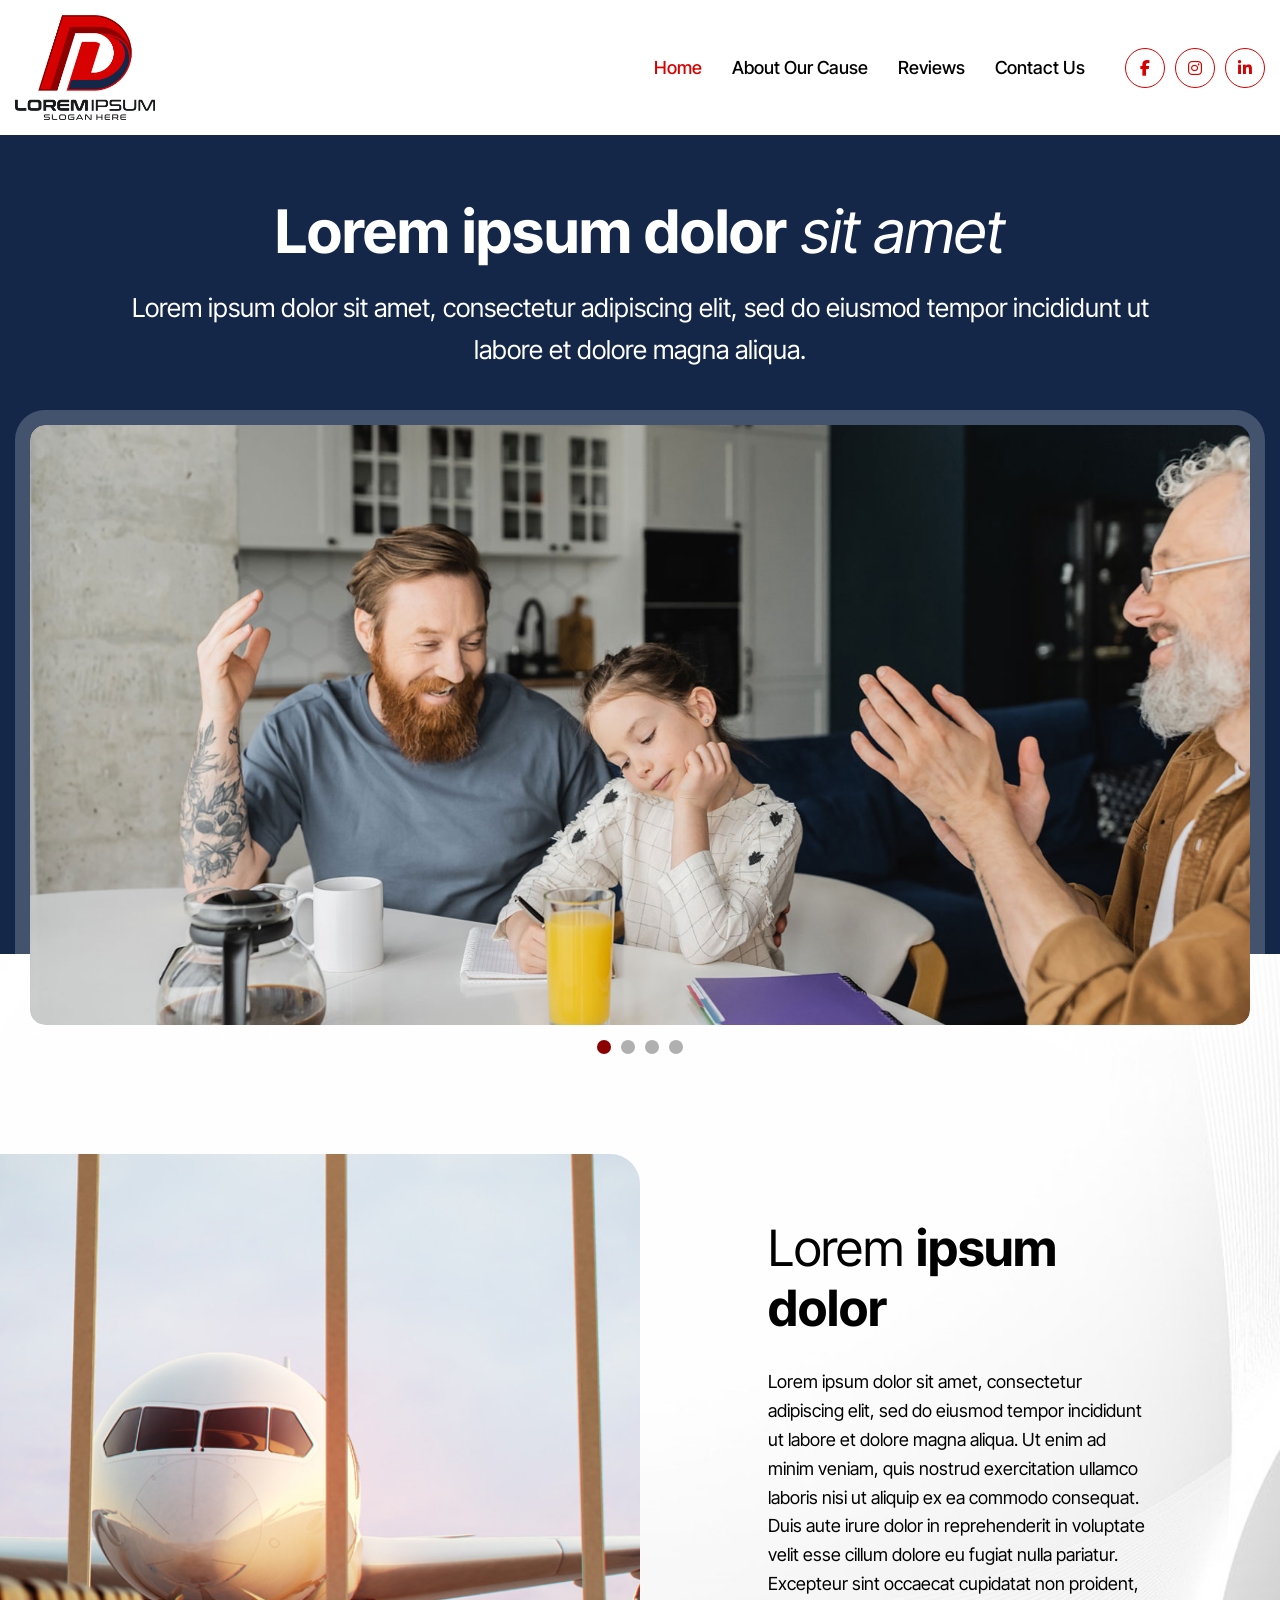
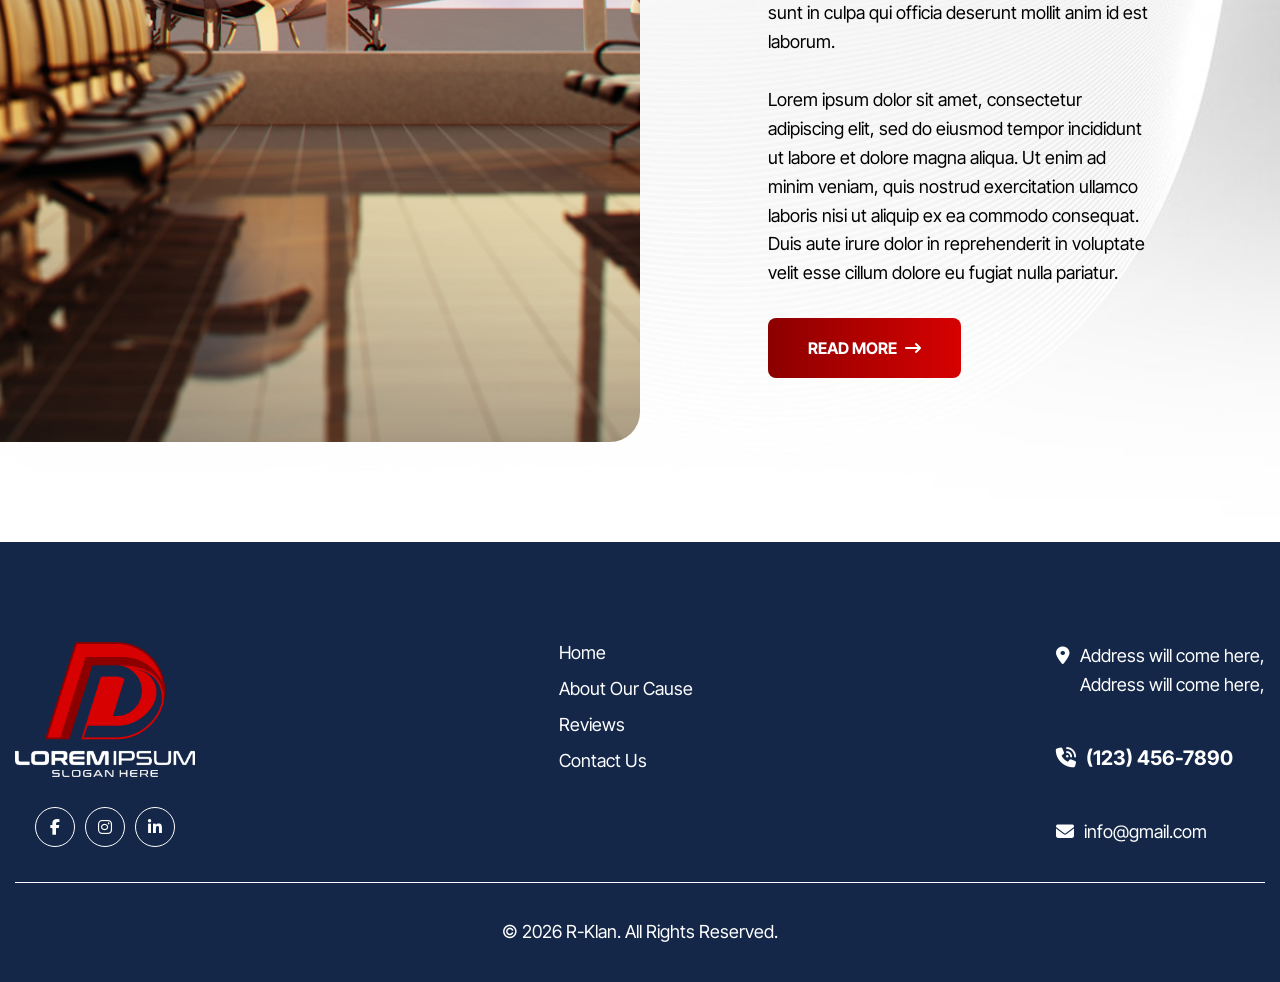
==== commit c9b67e91: "1 1" ====
--- a/index.html
+++ b/index.html
@@ -28,11 +28,9 @@
     <section id="yourFamily" class="your-family">
       <div class="container">
         <div class="row">
-          <h1><b>Your Family Has</b> <em>No Rights</em></h1>
+          <h1><b>Lorem ipsum dolor</b> <em>sit amet</em></h1>
           <p>
-            How nine racist words destroyed a family’s peace and sparked a
-            relentless fight against corruption and government retaliation at
-            Ramona Airport.
+            Lorem ipsum dolor sit amet, consectetur adipiscing elit, sed do eiusmod tempor incididunt ut labore et dolore magna aliqua.
           </p>
         </div>
         <div class="row slider-row">
@@ -76,21 +74,12 @@
       <div class="row">
         <div class="col-img"></div>
         <div class="contents">
-          <h2>About <b>Our Plight</b></h2>
+          <h2>Lorem <b>ipsum dolor</b></h2>
           <p>
-            On July 8, 2015, our minority family's lives were drastically and
-            permanently changed by nine racist words. "Your family has no
-            rights; planes have no rules." They were spoken proudly by the
-            airport manager, Meadow Chase, who was responsible for the
-            management of Ramona Airport.
+            Lorem ipsum dolor sit amet, consectetur adipiscing elit, sed do eiusmod tempor incididunt ut labore et dolore magna aliqua. Ut enim ad minim veniam, quis nostrud exercitation ullamco laboris nisi ut aliquip ex ea commodo consequat. Duis aute irure dolor in reprehenderit in voluptate velit esse cillum dolore eu fugiat nulla pariatur. Excepteur sint occaecat cupidatat non proident, sunt in culpa qui officia deserunt mollit anim id est laborum.
           </p>
           <p>
-            Meadow Chase was already fully aware of the impact her words would
-            have and had the backing of local public servants and
-            co-conspirators. Unwittingly, we found ourselves in a vicious,
-            hopeless, helpless landscape of fear and violence, unable to use our
-            property for its intended purpose or live in peace, as we had done
-            for the past fifteen years.
+            Lorem ipsum dolor sit amet, consectetur adipiscing elit, sed do eiusmod tempor incididunt ut labore et dolore magna aliqua. Ut enim ad minim veniam, quis nostrud exercitation ullamco laboris nisi ut aliquip ex ea commodo consequat. Duis aute irure dolor in reprehenderit in voluptate velit esse cillum dolore eu fugiat nulla pariatur.
           </p>
           <div class="r-klan-btn">
             <a href="about.html">Read More</a>
--- a/css/style.css
+++ b/css/style.css
@@ -107,6 +107,12 @@
 .r-klan-header .row .logo-col {
   width: 20%;
 }
+.r-klan-header .logo-col .r-klan-logo img {
+    max-width: 140px;
+}
+.r-klan-header.is-sticky .r-klan-logo img {
+  max-width: 110px;
+}
 .r-klan-header .row .desktop-nav {
   width: 80%;
 }
@@ -494,7 +500,7 @@
   padding: 100px 15px 35px;
 }
 .r-klan-footer .footer-logo img {
-  max-width: 300px;
+  max-width: 180px;
 }
 .r-klan-footer a {
   color: var(--color-white);
--- a/css/responsive.css
+++ b/css/responsive.css
@@ -36,7 +36,7 @@
   }
 
   .r-klan-header .logo-col .r-klan-logo img {
-    max-width: 200px;
+    max-width: 110px;
   }
 
   .desktop-nav {
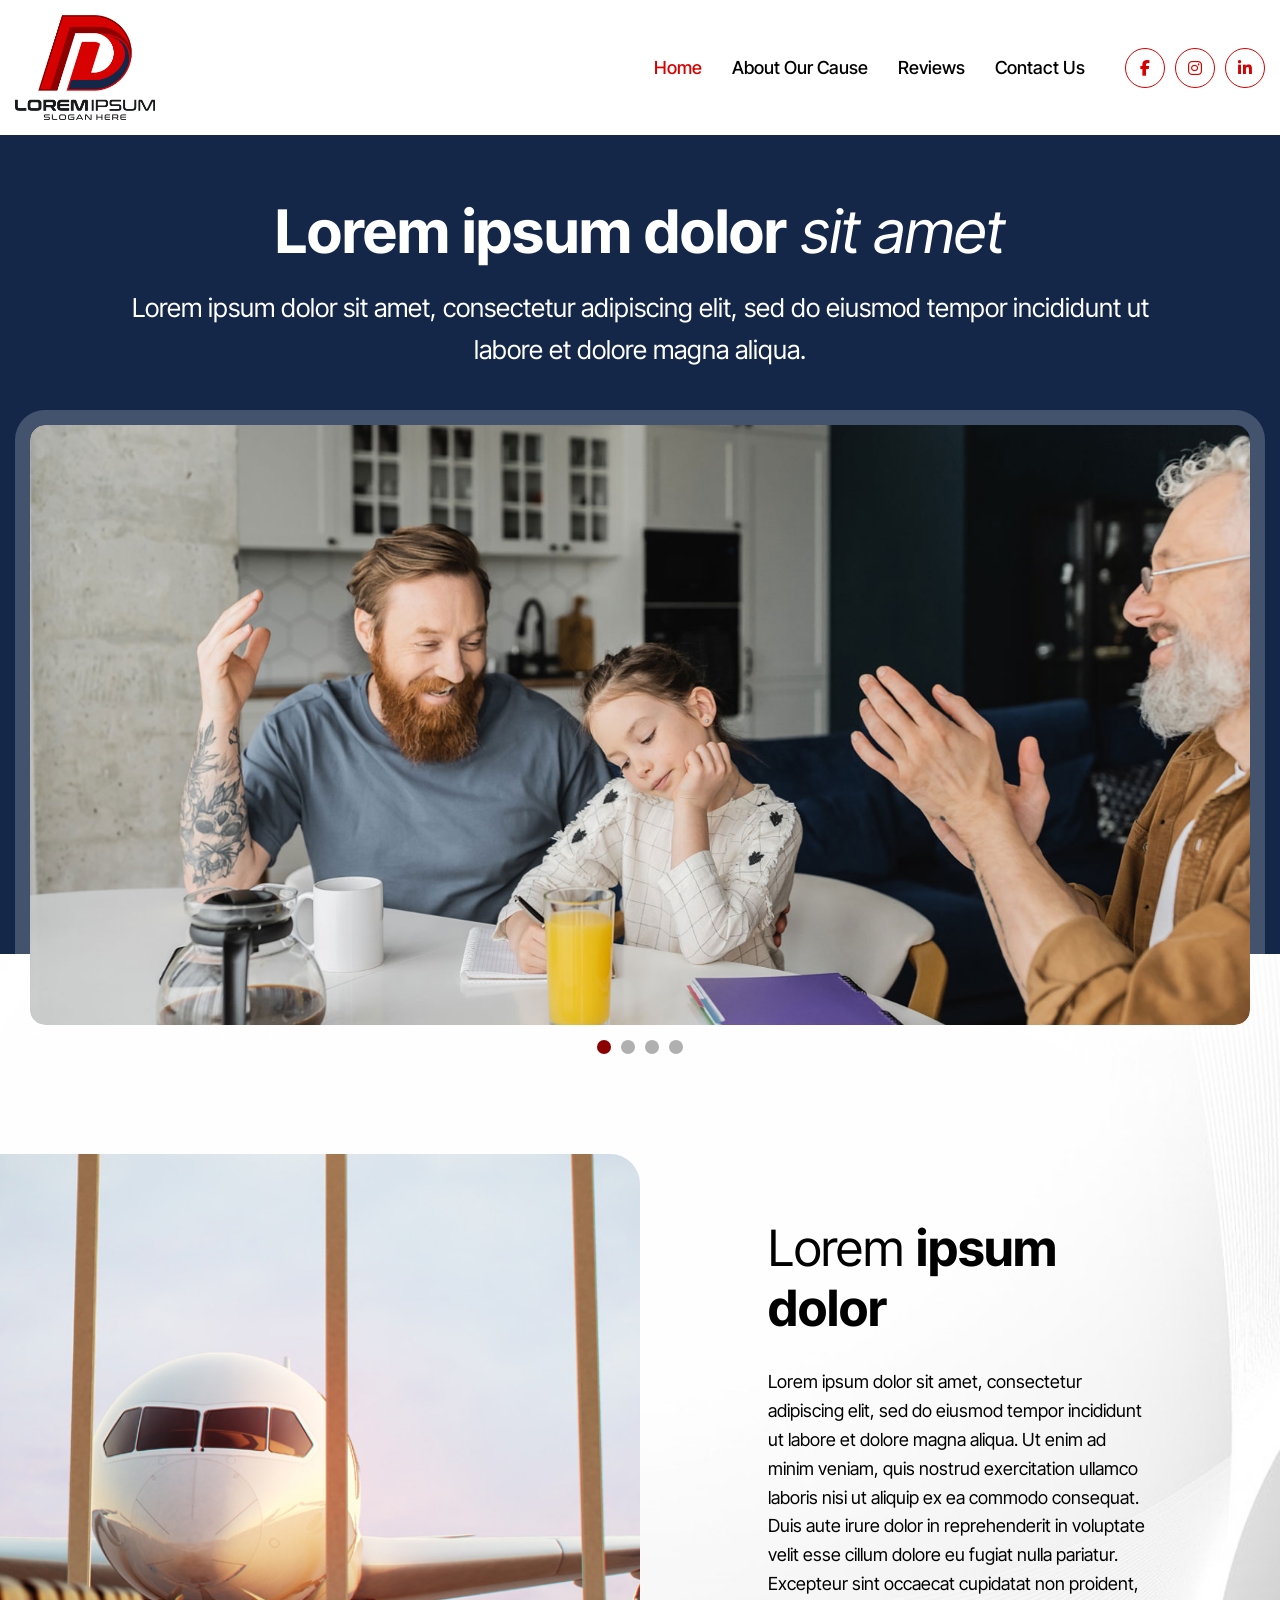
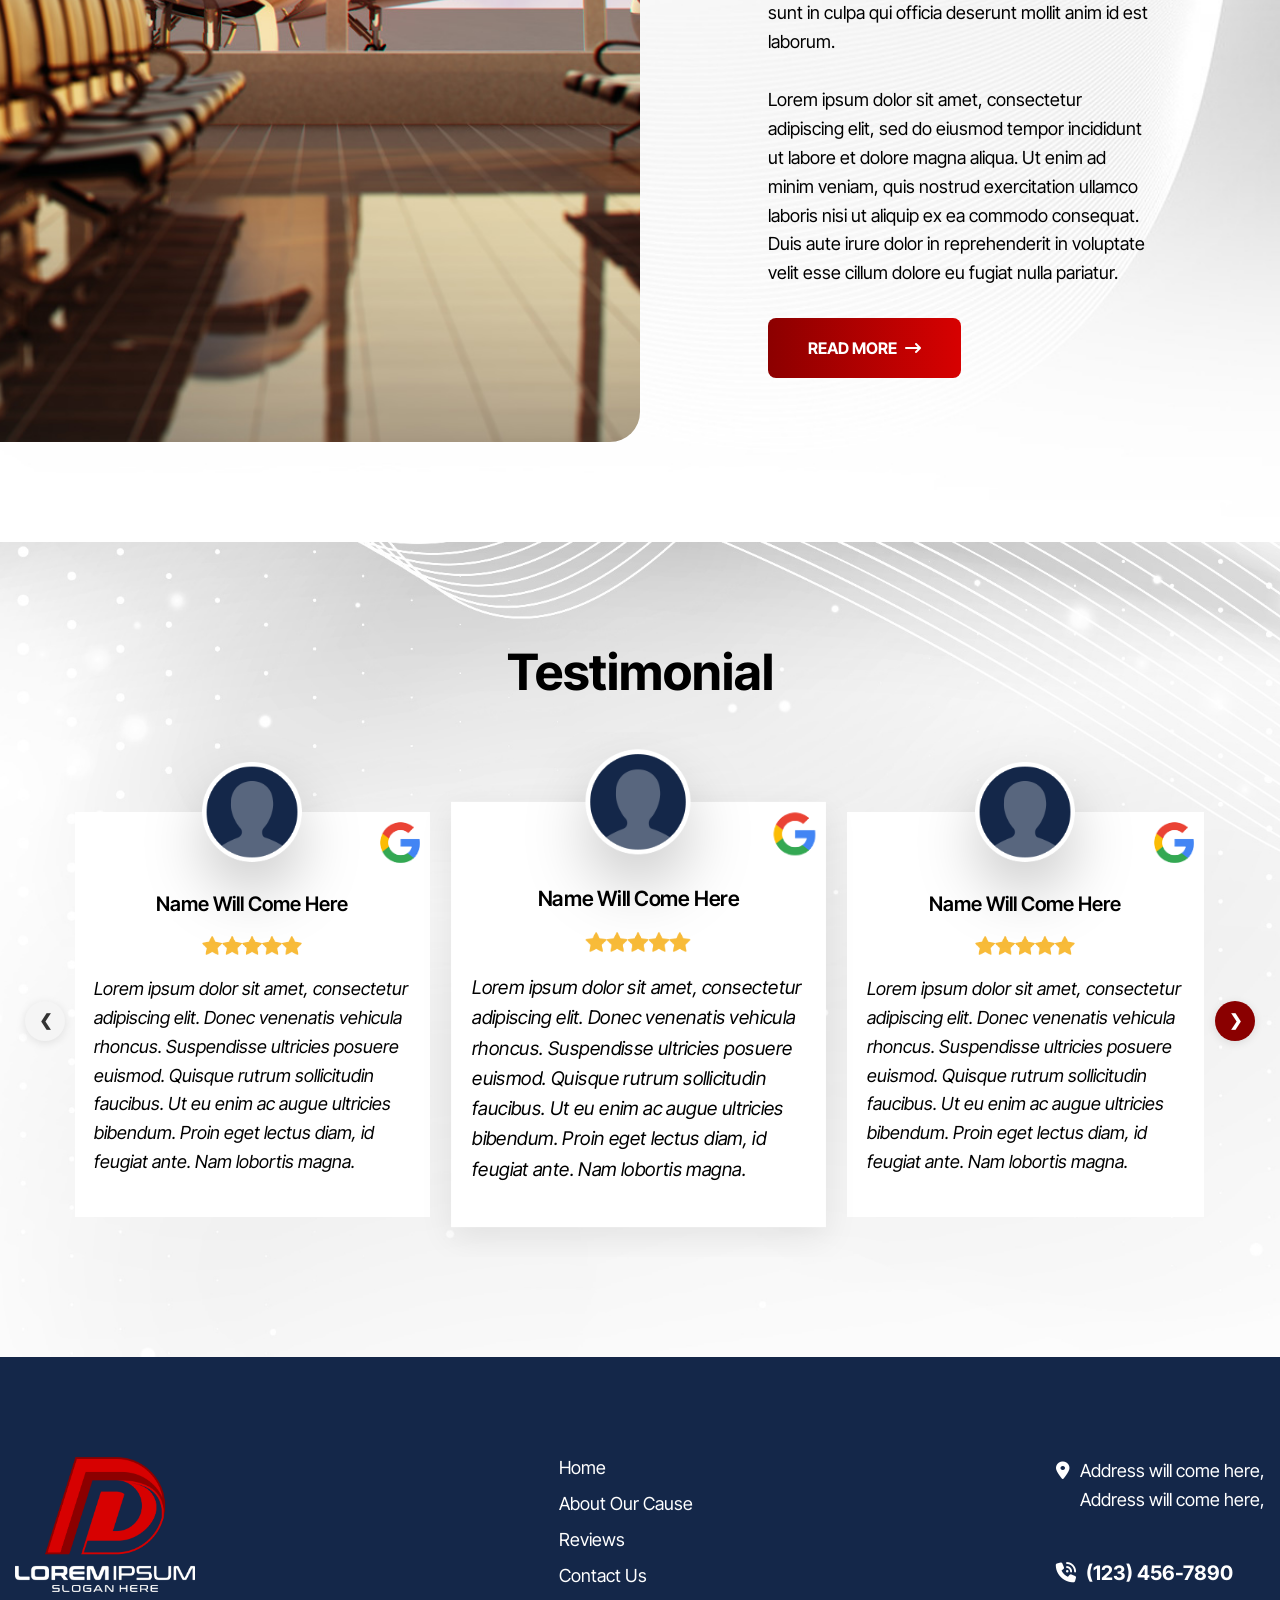
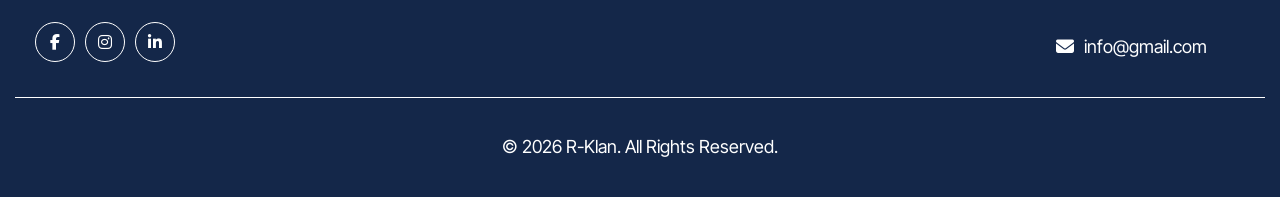
==== commit a750843c: "4 4" ====
--- a/index.html
+++ b/index.html
@@ -30,7 +30,8 @@
         <div class="row">
           <h1><b>Lorem ipsum dolor</b> <em>sit amet</em></h1>
           <p>
-            Lorem ipsum dolor sit amet, consectetur adipiscing elit, sed do eiusmod tempor incididunt ut labore et dolore magna aliqua.
+            Lorem ipsum dolor sit amet, consectetur adipiscing elit, sed do
+            eiusmod tempor incididunt ut labore et dolore magna aliqua.
           </p>
         </div>
         <div class="row slider-row">
@@ -76,10 +77,21 @@
         <div class="contents">
           <h2>Lorem <b>ipsum dolor</b></h2>
           <p>
-            Lorem ipsum dolor sit amet, consectetur adipiscing elit, sed do eiusmod tempor incididunt ut labore et dolore magna aliqua. Ut enim ad minim veniam, quis nostrud exercitation ullamco laboris nisi ut aliquip ex ea commodo consequat. Duis aute irure dolor in reprehenderit in voluptate velit esse cillum dolore eu fugiat nulla pariatur. Excepteur sint occaecat cupidatat non proident, sunt in culpa qui officia deserunt mollit anim id est laborum.
+            Lorem ipsum dolor sit amet, consectetur adipiscing elit, sed do
+            eiusmod tempor incididunt ut labore et dolore magna aliqua. Ut enim
+            ad minim veniam, quis nostrud exercitation ullamco laboris nisi ut
+            aliquip ex ea commodo consequat. Duis aute irure dolor in
+            reprehenderit in voluptate velit esse cillum dolore eu fugiat nulla
+            pariatur. Excepteur sint occaecat cupidatat non proident, sunt in
+            culpa qui officia deserunt mollit anim id est laborum.
           </p>
           <p>
-            Lorem ipsum dolor sit amet, consectetur adipiscing elit, sed do eiusmod tempor incididunt ut labore et dolore magna aliqua. Ut enim ad minim veniam, quis nostrud exercitation ullamco laboris nisi ut aliquip ex ea commodo consequat. Duis aute irure dolor in reprehenderit in voluptate velit esse cillum dolore eu fugiat nulla pariatur.
+            Lorem ipsum dolor sit amet, consectetur adipiscing elit, sed do
+            eiusmod tempor incididunt ut labore et dolore magna aliqua. Ut enim
+            ad minim veniam, quis nostrud exercitation ullamco laboris nisi ut
+            aliquip ex ea commodo consequat. Duis aute irure dolor in
+            reprehenderit in voluptate velit esse cillum dolore eu fugiat nulla
+            pariatur.
           </p>
           <div class="r-klan-btn">
             <a href="about.html">Read More</a>
@@ -88,6 +100,113 @@
       </div>
     </section>
     <!------------------------------------------------- About ------------------------------------------------->
+
+    <!------------------------------------------------- Testimonial ------------------------------------------------->
+    <section id="homeTestimonial" class="home-testimonial">
+      <div class="container">
+        <div class="row">
+          <h2><b>Testimonial</b></h2>
+        </div>
+        <div class="row">
+          <div class="col">
+            <figure class="review-profile">
+              <img src="images/review-profile-img.png" alt="Profile" />
+            </figure>
+            <div class="review-name">
+              <h4>Name Will Come Here</h4>
+            </div>
+            <figure class="review-stars">
+              <img src="images/review-stars-img.png" alt="Stars" />
+            </figure>
+            <div class="review-content">
+              <p>
+                Lorem ipsum dolor sit amet, consectetur adipiscing elit. Donec
+                venenatis vehicula rhoncus. Suspendisse ultricies posuere
+                euismod. Quisque rutrum sollicitudin faucibus. Ut eu enim ac
+                augue ultricies bibendum. Proin eget lectus diam, id feugiat
+                ante. Nam lobortis magna.
+              </p>
+            </div>
+            <figure class="google-icon">
+              <img src="images/google-icon.png" alt="Google Icon" />
+            </figure>
+          </div>
+
+          <div class="col">
+            <figure class="review-profile">
+              <img src="images/review-profile-img.png" alt="Profile" />
+            </figure>
+            <div class="review-name">
+              <h4>Name Will Come Here</h4>
+            </div>
+            <figure class="review-stars">
+              <img src="images/review-stars-img.png" alt="Stars" />
+            </figure>
+            <div class="review-content">
+              <p>
+                Lorem ipsum dolor sit amet, consectetur adipiscing elit. Donec
+                venenatis vehicula rhoncus. Suspendisse ultricies posuere
+                euismod. Quisque rutrum sollicitudin faucibus. Ut eu enim ac
+                augue ultricies bibendum. Proin eget lectus diam, id feugiat
+                ante. Nam lobortis magna.
+              </p>
+            </div>
+            <figure class="google-icon">
+              <img src="images/google-icon.png" alt="Google Icon" />
+            </figure>
+          </div>
+
+          <div class="col">
+            <figure class="review-profile">
+              <img src="images/review-profile-img.png" alt="Profile" />
+            </figure>
+            <div class="review-name">
+              <h4>Name Will Come Here</h4>
+            </div>
+            <figure class="review-stars">
+              <img src="images/review-stars-img.png" alt="Stars" />
+            </figure>
+            <div class="review-content">
+              <p>
+                Lorem ipsum dolor sit amet, consectetur adipiscing elit. Donec
+                venenatis vehicula rhoncus. Suspendisse ultricies posuere
+                euismod. Quisque rutrum sollicitudin faucibus. Ut eu enim ac
+                augue ultricies bibendum. Proin eget lectus diam, id feugiat
+                ante. Nam lobortis magna.
+              </p>
+            </div>
+            <figure class="google-icon">
+              <img src="images/google-icon.png" alt="Google Icon" />
+            </figure>
+          </div>
+
+          <div class="col">
+            <figure class="review-profile">
+              <img src="images/review-profile-img.png" alt="Profile" />
+            </figure>
+            <div class="review-name">
+              <h4>Name Will Come Here</h4>
+            </div>
+            <figure class="review-stars">
+              <img src="images/review-stars-img.png" alt="Stars" />
+            </figure>
+            <div class="review-content">
+              <p>
+                Lorem ipsum dolor sit amet, consectetur adipiscing elit. Donec
+                venenatis vehicula rhoncus. Suspendisse ultricies posuere
+                euismod. Quisque rutrum sollicitudin faucibus. Ut eu enim ac
+                augue ultricies bibendum. Proin eget lectus diam, id feugiat
+                ante. Nam lobortis magna.
+              </p>
+            </div>
+            <figure class="google-icon">
+              <img src="images/google-icon.png" alt="Google Icon" />
+            </figure>
+          </div>
+        </div>
+      </div>
+    </section>
+    <!------------------------------------------------- Testimonial ------------------------------------------------->
 
     <!------------------------------------------------- Footer ------------------------------------------------->
     <site-footer></site-footer>
--- a/css/style.css
+++ b/css/style.css
@@ -48,6 +48,11 @@
   font-size: 50px;
   line-height: 1.2em;
 }
+h4 {
+  font-size: 20px;
+  line-height: 1.2em;
+  font-weight: 600;
+}
 p {
   font-size: 18px;
   line-height: 1.6em;
@@ -108,7 +113,7 @@
   width: 20%;
 }
 .r-klan-header .logo-col .r-klan-logo img {
-    max-width: 140px;
+  max-width: 140px;
 }
 .r-klan-header.is-sticky .r-klan-logo img {
   max-width: 110px;
@@ -353,6 +358,176 @@
   justify-content: center;
 }
 /* About */
+
+/* Testimonial */
+.home-testimonial {
+  display: flex;
+  justify-content: center;
+  padding: 100px 15px;
+  background-image: url("../images/home-testimonial-bg.jpg");
+  background-size: cover;
+  background-position: top center;
+}
+.home-testimonial .container {
+  display: flex;
+  flex-direction: column;
+  row-gap: 30px;
+}
+.home-testimonial .row {
+  display: flex;
+  justify-content: center;
+  column-gap: 20px;
+}
+.home-testimonial .col {
+  position: relative;
+  background-color: var(--color-white);
+  padding: 20px;
+  display: flex;
+  flex-direction: column;
+  align-items: center;
+  row-gap: 20px;
+}
+.home-testimonial .col p {
+  font-style: italic;
+}
+.home-testimonial .google-icon img {
+  position: absolute;
+  top: 10px;
+  right: 10px;
+  max-width: 40px;
+}
+.home-testimonial .review-profile img {
+  margin-top: -70px;
+  margin-bottom: 10px;
+  max-width: 100px;
+  filter: drop-shadow(0px 30px 30px rgba(0, 0, 0, 0.2));
+}
+.home-testimonial .review-stars img {
+  max-width: 100px;
+}
+/* Testimonial Slider Css */
+/* 1. Master Container (Holds arrows and provides side spacing) */
+.slider-container {
+  position: relative;
+  width: 100%;
+  padding: 0 60px; /* 60px space strictly for arrows */
+  box-sizing: border-box;
+}
+
+/* 2. Viewport (Clips left/right perfectly, keeps vertical space for images) */
+.slider-viewport {
+  overflow: hidden;
+  width: 100%;
+  padding: 80px 0 40px; /* Top padding protects the -70px profile images */
+}
+
+/* 3. Track Setup */
+.slider-track {
+  display: flex !important;
+  flex-wrap: nowrap !important;
+  justify-content: flex-start !important;
+  align-items: stretch;
+  margin: 0 !important;
+  width: 100%;
+  gap: 30px !important; /* CRITICAL: Enforces exact gap for JS math */
+  cursor: grab;
+  user-select: none;
+}
+
+.slider-track:active {
+  cursor: grabbing;
+}
+
+/* 4. Column Sizing (Math perfectly aligns 100% of viewport) */
+.slider-track .col {
+  margin: 0 !important; /* Overrides original margins */
+  flex: 0 0 100% !important; /* Mobile: 1 Column */
+  flex-shrink: 0; 
+  box-sizing: border-box;
+  transition: transform 0.4s ease, box-shadow 0.4s ease;
+}
+
+@media (min-width: 768px) {
+  /* Tablet: 2 Columns */
+  .slider-track .col { flex: 0 0 calc((100% - 30px) / 2) !important; } 
+}
+
+@media (min-width: 1024px) {
+  /* Desktop: 3 Columns */
+  .slider-track .col { flex: 0 0 calc((100% - 60px) / 3) !important; } 
+}
+
+/* 5. Active Middle Slide Styling */
+/* By default (Mobile & Tablet), keep it flat and normal size */
+.slider-track .col.active-slide {
+  box-shadow: none;
+  transform: scale(1);
+  z-index: 1;
+}
+/* ONLY on Desktop (1024px and up), apply the shadow and zoom effect */
+@media (min-width: 1024px) {
+  .slider-track .col.active-slide {
+    box-shadow: 0px 10px 30px rgba(0, 0, 0, 0.08);
+    transform: scale(1.05);
+    z-index: 2;
+  }
+}
+/* 6. Navigation Buttons */
+.slider-nav {
+  position: absolute;
+  top: 55%; /* Centers arrows visually alongside the cards */
+  left: 0;
+  width: 100%;
+  display: flex;
+  justify-content: space-between;
+  transform: translateY(-50%);
+  pointer-events: none;
+  z-index: 10;
+  padding: 0 10px; /* Places arrows neatly inside the container's 60px gap */
+  box-sizing: border-box;
+}
+
+.slider-nav button {
+  width: 40px;
+  height: 40px;
+  border-radius: 50%;
+  background-color: #f5f5f5;
+  border: none;
+  box-shadow: 0 2px 10px rgba(0, 0, 0, 0.1);
+  cursor: pointer;
+  pointer-events: auto;
+  font-size: 16px;
+  font-weight: bold;
+  color: #333;
+  transition: all 0.2s ease;
+  display: flex;
+  align-items: center;
+  justify-content: center;
+}
+
+.slider-nav button.next-btn {
+  background-color: #8a0000;
+  color: #fff;
+}
+
+/* 7. Mobile Adjustments (Max-width 480px) */
+@media (max-width: 480px) {
+  .slider-container {
+    padding: 0 15px; /* Gives the card much more width */
+  }
+  
+  .slider-nav {
+    padding: 0 5px; /* Pushes arrows closer to the screen edges */
+  }
+  
+  .slider-nav button {
+    width: 32px; /* Shrinks arrows slightly so they don't cover text */
+    height: 32px;
+    font-size: 14px;
+  }
+}
+/* Testimonial Slider Css */
+/* Testimonial */
 /* ------------------------------------------------- Home ------------------------------------------------- */
 
 /* ------------------------------------------------- About Us ------------------------------------------------- */
@@ -403,10 +578,6 @@
   position: relative;
   padding: 20px 40px;
   box-shadow: 0px 20px 30px 0px rgba(0, 0, 0, 0.1);
-}
-.site-reviews h4 {
-  font-weight: 600;
-  font-size: 20px;
 }
 .site-reviews p {
   font-style: italic;
--- a/css/responsive.css
+++ b/css/responsive.css
@@ -142,6 +142,15 @@
   }
   /* ------------------------------------------------- About ------------------------------------------------- */
 
+  /* ------------------------------------------------- Testimonial ------------------------------------------------- */
+  .home-testimonial {
+  padding: 60px 15px;
+  }
+  .home-testimonial .container {
+  row-gap: 20px;
+}
+  /* ------------------------------------------------- Testimonial ------------------------------------------------- */
+
   /* ------------------------------------------------- About Intro ------------------------------------------------- */
   .about-intro {
     padding: 160px 15px 60px;
